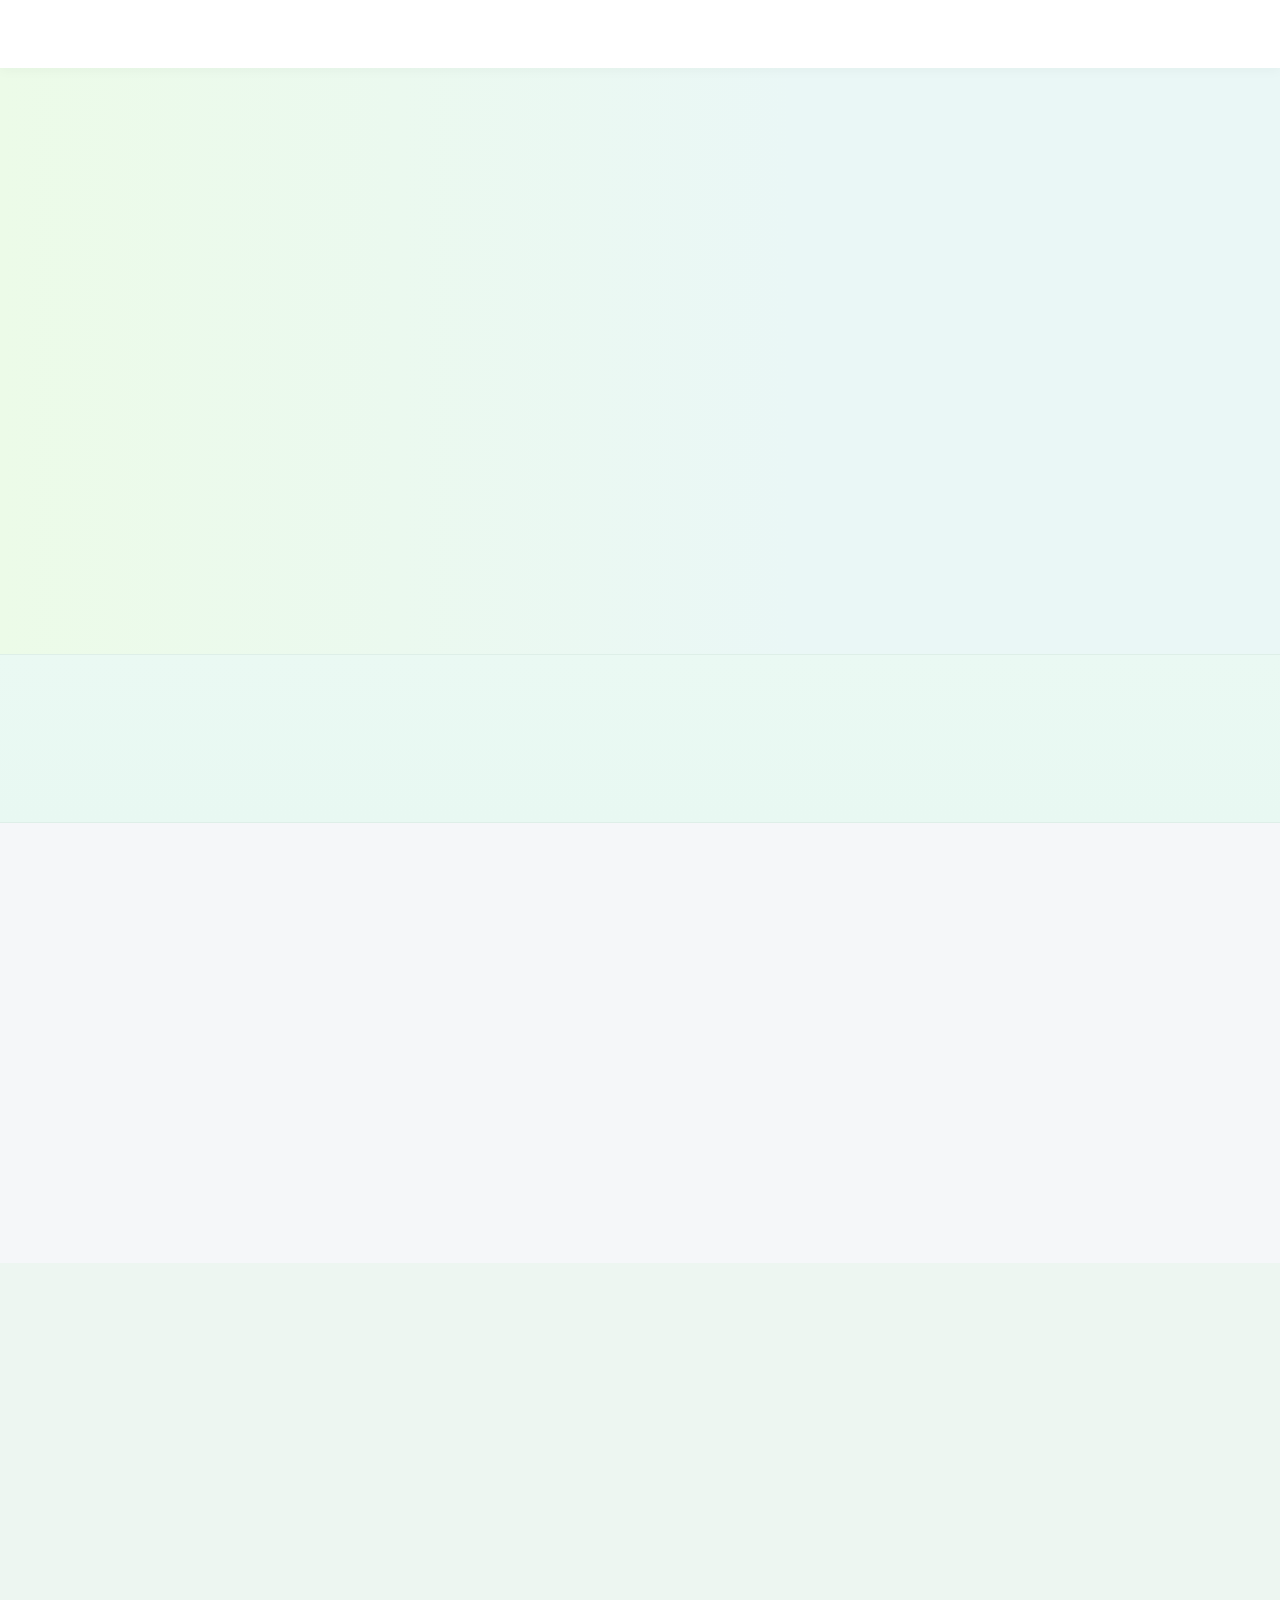
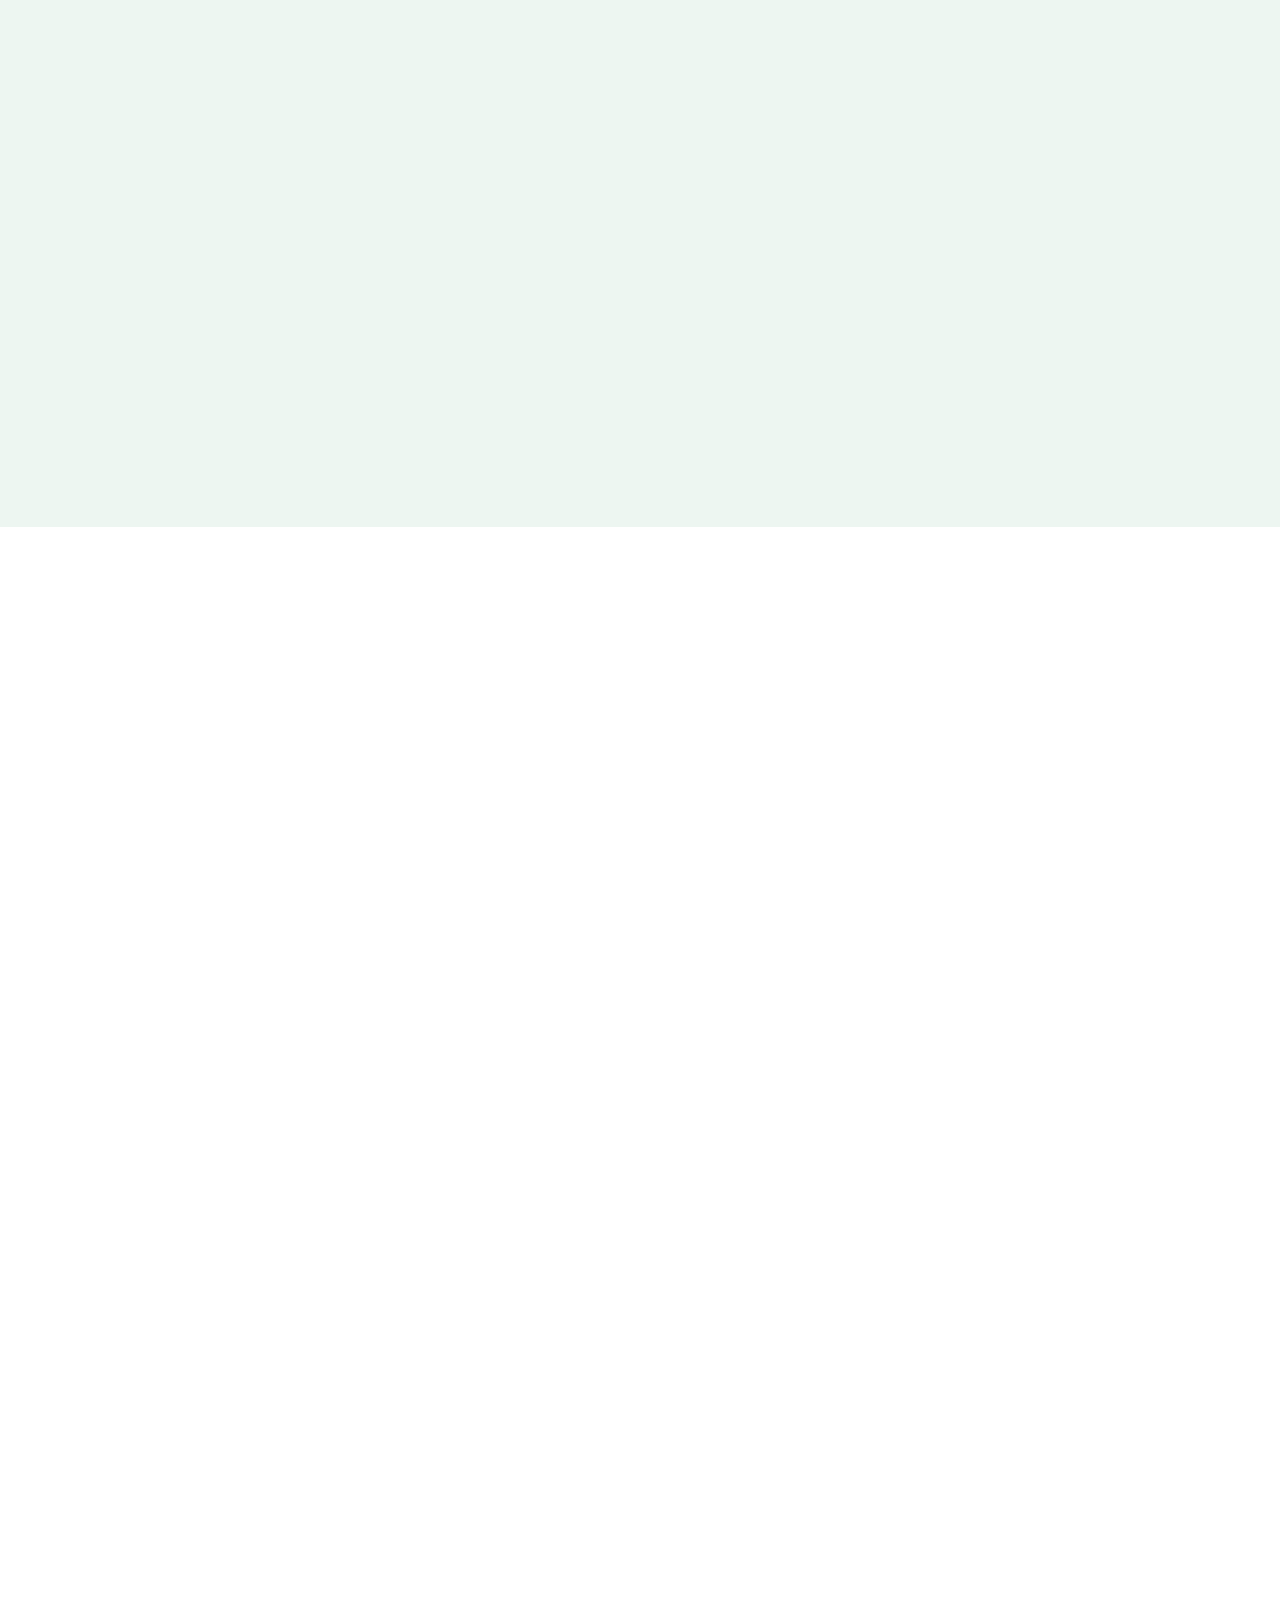
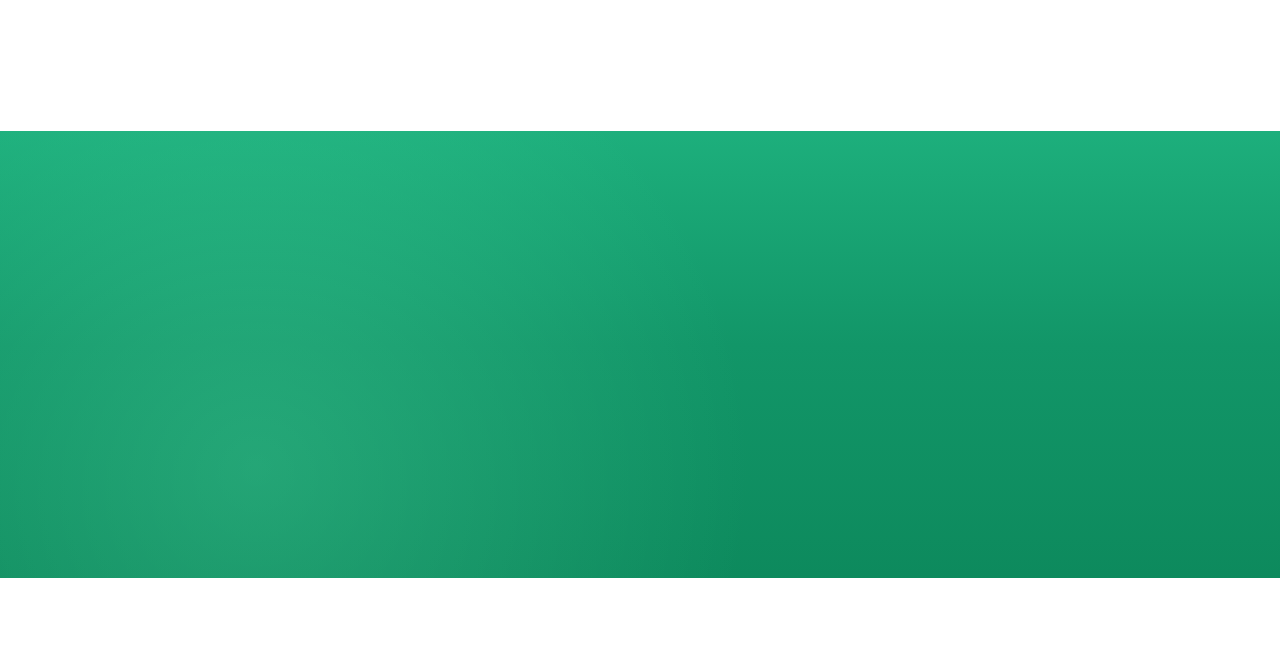
==== Extra Templete/www.insurance4life.in/Insurance-Web-Demo/index.html @ 1c898c5f "Assienment Done" ====
﻿
<!DOCTYPE html>
<html lang="en">

<head>
    <meta charset="UTF-8" />
    <meta name="viewport" content="width=device-width, initial-scale=1.0" />
    <title>Insurance4Life | Web Demo</title>
    <link rel="preconnect" href="https://fonts.googleapis.com" />
    <link rel="preconnect" href="https://fonts.gstatic.com" crossorigin />
    <link href="https://fonts.googleapis.com/css2?family=Poppins:wght@400;500;600;700;800&display=swap"
        rel="stylesheet" />
    <link href="https://cdn.jsdelivr.net/npm/bootstrap@5.3.3/dist/css/bootstrap.min.css" rel="stylesheet" />
    <link href="https://cdn.jsdelivr.net/npm/bootstrap-icons@1.11.3/font/bootstrap-icons.css" rel="stylesheet" />
    <link href="https://unpkg.com/aos@2.3.1/dist/aos.css" rel="stylesheet" />
    <link href="https://cdn.jsdelivr.net/npm/aos@2.3.4/dist/aos.css" rel="stylesheet" />
    <link rel="stylesheet" href="https://www.insurance4life.in/assets/css/flaticon.css" />
    <link rel="stylesheet" href="./assets/css/style.css" />
</head>

<body>
    <!-- Header -->
    <header class="site-header sticky-top">
        <nav class="navbar navbar-light bg-white">
            <div class="container">
                <a class="navbar-brand p-0 me-xl-4" href="#" data-aos="fade-down" data-aos-duration="800">
                    <img class="brand-logo" src="https://www.insurance4life.in/assets/images/sg-shrigoda-logo.svg"
                        alt="Insurance4Life" />
                </a>

                <div class="d-none d-xl-flex align-items-center flex-grow-1">
                    <ul class="d-flex flex-row navbar-nav mx-auto align-items-xl-center gap-xl-1 main-nav">
                        <li class="nav-item has-submenu menu-products" data-aos="fade-down" data-aos-delay="100">
                            <div class="menu-link-row">
                                <a class="nav-link" href="#">Insurance Products</a>
                                <button class="submenu-toggle d-xl-none" type="button"
                                    aria-label="Toggle insurance products submenu">
                                    <i class="bi bi-chevron-down"></i>
                                </button>
                            </div>
                            <ul class="submenu">
                                <li class="has-submenu">
                                    <div class="menu-link-row">
                                        <a href="#">Health Insurance</a>
                                        <span class="submenu-arrow d-none d-xl-inline-flex"><i class="bi bi-chevron-right"></i></span>
                                        <button class="submenu-toggle d-xl-none" type="button"
                                            aria-label="Toggle health insurance submenu">
                                            <i class="bi bi-chevron-down"></i>
                                        </button>
                                    </div>
                                    <ul class="submenu">
                                        <li><a href="#">New Policy</a></li>
                                        <li><a href="#">Portability</a></li>
                                        <li><a href="#">Top-up</a></li>
                                        <li><a href="#">Health Insurance Companies</a></li>
                                        <!-- <li><a href="#">Care Health Insurance</a></li>
                                        <li><a href="#">Godigit Health Insurance</a></li>
                                        <li><a href="#">Zuno Health Insurance</a></li>
                                        <li><a href="#">Future Generali</a></li>
                                        <li><a href="#">Raheja QBE</a></li> -->
                                    </ul>
                                </li>
                                <li class="has-submenu">
                                    <div class="menu-link-row">
                                        <a href="#">Motor Insurance</a>
                                        <span class="submenu-arrow d-none d-xl-inline-flex"><i class="bi bi-chevron-right"></i></span>
                                        <button class="submenu-toggle d-xl-none" type="button" aria-label="Toggle motor submenu">
                                            <i class="bi bi-chevron-down"></i>
                                        </button>
                                    </div>
                                    <ul class="submenu">
                                        <li><a href="#">Bike</a></li>
                                        <li><a href="#">Car</a></li>
                                        <li><a href="#">Goods Vehicle (GCV)</a></li>
                                        <li><a href="#">Passenger Vehicle (PCV)</a></li>
                                        <li><a href="#">Misc-D Vehicle</a></li>
                                    </ul>
                                </li>
                                <li class="has-submenu">
                                    <div class="menu-link-row">
                                        <a href="#">Life Insurance</a>
                                        <span class="submenu-arrow d-none d-xl-inline-flex"><i class="bi bi-chevron-right"></i></span>
                                        <button class="submenu-toggle d-xl-none" type="button" aria-label="Toggle life submenu">
                                            <i class="bi bi-chevron-down"></i>
                                        </button>
                                    </div>
                                    <ul class="submenu">
                                        <li><a href="#">Life</a></li>
                                        <li><a href="#">Term Life</a></li>
                                        <li><a href="#">Investment Life</a></li>
                                        <li><a href="#">Child Education Plan</a></li>
                                    </ul>
                                </li>
                                <li class="has-submenu">
                                    <div class="menu-link-row">
                                        <a href="#">Business Insurance</a>
                                        <span class="submenu-arrow d-none d-xl-inline-flex"><i class="bi bi-chevron-right"></i></span>
                                        <button class="submenu-toggle d-xl-none" type="button" aria-label="Toggle business submenu">
                                            <i class="bi bi-chevron-down"></i>
                                        </button>
                                    </div>
                                    <ul class="submenu">
                                        <li><a href="#">Fire & Burglary</a></li>
                                        <li><a href="#">Marine</a></li>
                                        <li><a href="#">Liability</a></li>
                                        <li><a href="#">Engineering</a></li>
                                        <li><a href="#">Workman</a></li>
                                        <li><a href="#">Cyber</a></li>
                                    </ul>
                                </li>
                                <li class="has-submenu">
                                    <div class="menu-link-row">
                                        <a href="#">Employee Benefits</a>
                                        <span class="submenu-arrow d-none d-xl-inline-flex"><i class="bi bi-chevron-right"></i></span>
                                        <button class="submenu-toggle d-xl-none" type="button" aria-label="Toggle employee submenu">
                                            <i class="bi bi-chevron-down"></i>
                                        </button>
                                    </div>
                                    <ul class="submenu">
                                        <li><a href="#">Group Mediclaim</a></li>
                                        <li><a href="#">Group Personal Accident</a></li>
                                        <li><a href="#">Group Term Life</a></li>
                                    </ul>
                                </li>
                                <li class="has-submenu">
                                    <div class="menu-link-row">
                                        <a href="#">Other Insurance</a>
                                        <span class="submenu-arrow d-none d-xl-inline-flex"><i class="bi bi-chevron-right"></i></span>
                                        <button class="submenu-toggle d-xl-none" type="button" aria-label="Toggle other insurance submenu">
                                            <i class="bi bi-chevron-down"></i>
                                        </button>
                                    </div>
                                    <ul class="submenu">
                                        <li><a href="#">Home</a></li>
                                        <li><a href="#">Travel</a></li>
                                        <li><a href="#">Overseas Student Travel</a></li>
                                        <li><a href="#">Rural</a></li>
                                        <li><a href="#">Crop</a></li>
                                        <li><a href="#">Pet</a></li>
                                        <li><a href="#">Miscellaneous</a></li>
                                        <li><a href="#">Weather</a></li>
                                        <li><a href="#">Mosquito Bites</a></li>
                                    </ul>
                                </li>
                            </ul>
                        </li>
                        <li class="nav-item" data-aos="fade-down" data-aos-delay="150"><a class="nav-link" href="#">Claims</a></li>
                        <li class="nav-item" data-aos="fade-down" data-aos-delay="200"><a class="nav-link" href="#">Renewals</a></li>
                        <li class="nav-item" data-aos="fade-down" data-aos-delay="250"><a class="nav-link" href="#">Contact</a></li>
                    </ul>

                    <div class="d-xl-flex align-items-center ms-xl-3 header-right" data-aos="fade-left" data-aos-delay="250">
                        <div class="help-block d-none d-md-block">
                            <span class="d-block">Happy to help you</span>
                            <a href="tel:18005723234">1800 572 3234</a>
                        </div>
                        <a class="btn btn-brand btn-sm mt-2 mt-xl-0 ms-xl-3" href="#">Login</a>
                    </div>
                </div>

                <div class="d-flex d-xl-none align-items-center ms-auto mobile-header-actions">
                    <a class="btn btn-brand btn-sm me-3" href="#">Login</a>
                    <button class="mobile-menu-btn" type="button" data-bs-toggle="offcanvas"
                        data-bs-target="#mobileMenuCanvas" aria-controls="mobileMenuCanvas" aria-label="Open mobile menu">
                        <span></span><span></span><span></span>
                    </button>
                </div>
            </div>
        </nav>

        <div class="offcanvas offcanvas-end mobile-menu-offcanvas" tabindex="-1" id="mobileMenuCanvas"
            aria-labelledby="mobileMenuCanvasLabel">
            <div class="offcanvas-header">
                <button type="button" class="btn-close btn-close-white shadow-none" data-bs-dismiss="offcanvas"
                    aria-label="Close"></button>
            </div>
            <div class="offcanvas-body">
                <div class="mobile-menu-links">
                    <button class="mobile-products-btn" type="button" data-bs-toggle="collapse"
                        data-bs-target="#mobileProductsCollapse" aria-expanded="false"
                        aria-controls="mobileProductsCollapse">
                        <span>Insurance Products</span>
                        <span class="mobile-arrow-box"><i class="bi bi-chevron-left"></i></span>
                    </button>
                    <div class="collapse" id="mobileProductsCollapse">
                        <ul class="mobile-submenu">
                            <li>
                                <button class="mobile-category-btn" type="button" data-bs-toggle="collapse"
                                    data-bs-target="#mobileHealthSubmenu" aria-expanded="false"
                                    aria-controls="mobileHealthSubmenu">
                                    <span>Health Insurance</span>
                                    <span class="mobile-arrow-box"><i class="bi bi-chevron-down"></i></span>
                                </button>
                                <ul class="collapse mobile-category-links" id="mobileHealthSubmenu">
                                    <li><a href="#">New Policy</a></li>
                                    <li><a href="#">Portability</a></li>
                                    <li><a href="#">Top-up</a></li>
                                </ul>
                            </li>
                            <li>
                                <button class="mobile-category-btn" type="button" data-bs-toggle="collapse"
                                    data-bs-target="#mobileMotorSubmenu" aria-expanded="false"
                                    aria-controls="mobileMotorSubmenu">
                                    <span>Motor Insurance</span>
                                    <span class="mobile-arrow-box"><i class="bi bi-chevron-down"></i></span>
                                </button>
                                <ul class="collapse mobile-category-links" id="mobileMotorSubmenu">
                                    <li><a href="#">Bike</a></li>
                                    <li><a href="#">Car</a></li>
                                </ul>
                            </li>
                            <li>
                                <button class="mobile-category-btn" type="button" data-bs-toggle="collapse"
                                    data-bs-target="#mobileLifeSubmenu" aria-expanded="false"
                                    aria-controls="mobileLifeSubmenu">
                                    <span>Life Insurance</span>
                                    <span class="mobile-arrow-box"><i class="bi bi-chevron-down"></i></span>
                                </button>
                                <ul class="collapse mobile-category-links" id="mobileLifeSubmenu">
                                    <li><a href="#">Life</a></li>
                                    <li><a href="#">Term Life</a></li>
                                </ul>
                            </li>
                            <li>
                                <button class="mobile-category-btn" type="button" data-bs-toggle="collapse"
                                    data-bs-target="#mobileBusinessSubmenu" aria-expanded="false"
                                    aria-controls="mobileBusinessSubmenu">
                                    <span>Business Insurance</span>
                                    <span class="mobile-arrow-box"><i class="bi bi-chevron-down"></i></span>
                                </button>
                                <ul class="collapse mobile-category-links" id="mobileBusinessSubmenu">
                                    <li><a href="#">Fire & Burglary</a></li>
                                    <li><a href="#">Marine</a></li>
                                </ul>
                            </li>
                            <li>
                                <button class="mobile-category-btn" type="button" data-bs-toggle="collapse"
                                    data-bs-target="#mobileEmployeeSubmenu" aria-expanded="false"
                                    aria-controls="mobileEmployeeSubmenu">
                                    <span>Employee Benefits</span>
                                    <span class="mobile-arrow-box"><i class="bi bi-chevron-down"></i></span>
                                </button>
                                <ul class="collapse mobile-category-links" id="mobileEmployeeSubmenu">
                                    <li><a href="#">Group Mediclaim</a></li>
                                    <li><a href="#">Group Term Life</a></li>
                                </ul>
                            </li>
                            <li>
                                <button class="mobile-category-btn" type="button" data-bs-toggle="collapse"
                                    data-bs-target="#mobileOtherSubmenu" aria-expanded="false"
                                    aria-controls="mobileOtherSubmenu">
                                    <span>Other Insurance</span>
                                    <span class="mobile-arrow-box"><i class="bi bi-chevron-down"></i></span>
                                </button>
                                <ul class="collapse mobile-category-links" id="mobileOtherSubmenu">
                                    <li><a href="#">Home</a></li>
                                    <li><a href="#">Travel</a></li>
                                </ul>
                            </li>
                        </ul>
                    </div>
                    <a href="#">Claims</a>
                    <a href="#">Renewals</a>
                    <a href="#">Contact</a>
                </div>

                <div class="mobile-contact">
                    <h3>Contact Info</h3>
                    <p>1/1A, Biplabi Anukul Chandra Street, 3F/1, Kolkata - 700072</p>
                    <a href="tel:18005723234">1800 572 3234</a>
                    <a href="mailto:info@insurance4life.in">info@insurance4life.in</a>
                    <div class="mobile-socials">
                        <a href="#" aria-label="Facebook"><i class="bi bi-facebook"></i></a>
                        <a href="#" aria-label="LinkedIn"><i class="bi bi-linkedin"></i></a>
                    </div>
                </div>
            </div>
        </div>
    </header>

    <main>
        <!-- Hero -->
        <section class="hero-section section-space">
            <div class="container">
                <div class="row align-items-start g-4 g-xl-3">
                    <div class="col-lg-6 hero-content-col">
                        <h1 class="hero-title" data-aos="fade-up" data-aos-duration="900">
                            <span>Ensure Everything,</span> Worry Nothing
                        </h1>
                        <p class="hero-subtitle mb-4" data-aos="fade-up" data-aos-delay="120" data-aos-duration="900">
                            As leading insurance brokers, our unwavering commitment is to deliver unparalleled service
                            and
                            expertise, ensuring comprehensive protection and peace of mind for our valued clients.
                        </p>

                        <!-- Quick Insurance Categories -->
                        <div class="row row-cols-3 row-cols-sm-4 g-2 g-sm-3 quick-cards-grid">
                            <div class="col" data-aos="zoom-in" data-aos-delay="120">
                                <a class="quick-card" href="#">
                                    <img src="https://www.insurance4life.in/assets/images/new-icons/Health_Insurance.png"
                                        alt="Health Insurance" />
                                    <span>Health</span>
                                </a>
                            </div>
                            <div class="col" data-aos="zoom-in" data-aos-delay="170">
                                <a class="quick-card" href="#">
                                    <img src="https://www.insurance4life.in/assets/images/new-icons/Car_Insurance.png"
                                        alt="Car Insurance" />
                                    <span>Car</span>
                                </a>
                            </div>
                            <div class="col" data-aos="zoom-in" data-aos-delay="220">
                                <a class="quick-card" href="#">
                                    <img src="https://www.insurance4life.in/assets/images/new-icons/Motorcycle_Insurance.png"
                                        alt="Bike Insurance" />
                                    <span>Bike</span>
                                </a>
                            </div>
                            <div class="col" data-aos="zoom-in" data-aos-delay="270">
                                <a class="quick-card" href="#">
                                    <img src="https://www.insurance4life.in/assets/images/new-icons/life_Insurance.png"
                                        alt="Life Insurance" />
                                    <span>Life</span>
                                </a>
                            </div>
                            <div class="col d-sm-none" data-aos="zoom-in" data-aos-delay="320">
                                <a class="quick-card quick-card-viewall" href="#">
                                    <img src="https://www.insurance4life.in/assets/images/revised-images/next.png"
                                        alt="View all products" />
                                    <span>View all</span>
                                </a>
                            </div>
                        </div>

                        <button class="btn btn-soft-brand mt-3 px-3" type="button" data-aos="fade-up" data-aos-delay="320">More Products &raquo;</button>
                    </div>
                    <div class="col-lg-6 hero-media-col">
                        <div class="hero-image-wrap" data-aos="fade-left" data-aos-duration="1000">
                            <div class="hero-spark" aria-hidden="true">
                                <i class="bi bi-sun-fill"></i>
                            </div>
                            <img class="img-fluid"
                                src="https://www.insurance4life.in/assets/images/revised-images/Insurance-landing-page-image.png"
                                alt="Insurance agent" />
                            <div class="experience-badge" data-aos="zoom-in" data-aos-delay="220">
                                <img src="https://www.insurance4life.in/assets/images/revised-images/badge.png"
                                    alt="Experience badge" />
                                <span>61 Years of Experience</span>
                            </div>
                        </div>
                    </div>
                </div>
            </div>
        </section>

        <!-- Stats -->
        <section class="stats-section py-4">
            <div class="container">
                <h2 class="section-heading text-center" data-aos="fade-up">Loved and Appreciated by Thousands</h2>
                <div class="row row-cols-2 row-cols-lg-5 g-2 g-lg-3 mt-2 stats-row">
                    <div class="col" data-aos="fade-up" data-aos-delay="50">
                        <div class="metric-card">
                            <img src="https://www.insurance4life.in/assets/images/icons/happy.svg" alt="Happy faces" />
                            <h3>11.5 Lakh+</h3>
                            <p>Happy Faces</p>
                        </div>
                    </div>
                    <div class="col" data-aos="fade-up" data-aos-delay="100">
                        <div class="metric-card">
                            <img src="https://www.insurance4life.in/assets/images/icons/handshake.svg"
                                alt="Companies insured" />
                            <h3>930+</h3>
                            <p>Companies Insured</p>
                        </div>
                    </div>
                    <div class="col" data-aos="fade-up" data-aos-delay="150">
                        <div class="metric-card">
                            <img src="https://www.insurance4life.in/assets/images/icons/writing-pad.svg"
                                alt="Insurance products" />
                            <h3>250+</h3>
                            <p>Insurance Product</p>
                        </div>
                    </div>
                    <div class="col" data-aos="fade-up" data-aos-delay="200">
                        <div class="metric-card">
                            <img src="https://www.insurance4life.in/assets/images/icons/claim-ratio.svg"
                                alt="Claims served" />
                            <h3>5.5 Lakh+</h3>
                            <p>Claims Served</p>
                        </div>
                    </div>
                    <div class="col metric-google" data-aos="fade-up" data-aos-delay="250">
                        <div class="metric-card">
                            <img src="https://www.insurance4life.in/assets/images/icons/google.svg"
                                alt="Google rating" />
                            <h3>4.9</h3>
                            <p>Rated on Google</p>
                        </div>
                    </div>
                </div>
            </div>
        </section>

        <!-- Top Products -->
        <section class="section-space pt-4 top-products-section">
            <div class="container">
                <div class="text-center mb-3 mb-md-4">
                    <p class="section-tag ui-tag-brand mb-2" data-aos="fade-up">Top Selling Health Insurance</p>
                    <h2 class="section-heading ui-heading-navy" data-aos="fade-up" data-aos-delay="100">Starting From Rs. 5/day<sup>*</sup></h2>
                </div>

                <div class="top-products-slider-wrap" id="topProductsSliderWrap" data-aos="fade-up" data-aos-delay="150">
                    <div class="top-products-slider-track" id="topProductsSliderTrack">
                        <div class="top-products-slider-card">
                            <article class="product-card">
                                        <p class="price-ribbon">Rs.21/day*</p>
                                        <img class="company-logo" src="https://insurance4life.s3.ap-south-1.amazonaws.com/ic-logos/general-insurance-companies/care-health.jpg" alt="Care Health Insurance" />
                                        <h3>Care Supreme</h3>
                                        <ul class="feature-list">
                                            <li>Coverage: Upto Rs. 1 Crore</li>
                                            <li>24800+ Network Hospitals</li>
                                        </ul>
                                        <a class="btn btn-brand w-100 btn-sm" href="#">View More</a>
                                    </article>
                        </div>
                        <div class="top-products-slider-card">
                            <article class="product-card">
                                        <p class="price-ribbon">Rs.16/day*</p>
                                        <img class="company-logo" src="https://insurance4life.s3.ap-south-1.amazonaws.com/ic-logos/life-insurance-companies/future-generali.png" alt="Future Generali" />
                                        <h3>Health Total - Vital Plan</h3>
                                        <ul class="feature-list">
                                            <li>Coverage: Upto Rs. 10 Lacs</li>
                                            <li>8000+ Network Hospitals</li>
                                        </ul>
                                        <a class="btn btn-brand w-100 btn-sm" href="#">View More</a>
                                    </article>
                        </div>
                        <div class="top-products-slider-card">
                            <article class="product-card">
                                        <p class="price-ribbon">Rs.17/day*</p>
                                        <img class="company-logo" src="https://insurance4life.s3.ap-south-1.amazonaws.com/ic-logos/general-insurance-companies/Zuno.jpg" alt="Zuno" />
                                        <h3>Gold Plan</h3>
                                        <ul class="feature-list">
                                            <li>Coverage: Upto Rs. 20 Lacs</li>
                                            <li>10000+ Network Hospitals</li>
                                        </ul>
                                        <a class="btn btn-brand w-100 btn-sm" href="#">View More</a>
                                    </article>
                        </div>
                        <div class="top-products-slider-card">
                            <article class="product-card">
                                        <p class="price-ribbon">Rs.7/day*</p>
                                        <img class="company-logo" src="https://insurance4life.s3.ap-south-1.amazonaws.com/ic-logos/general-insurance-companies/raheja-qbe.jpg" alt="Raheja QBE" />
                                        <h3>Comprehensive Plan</h3>
                                        <ul class="feature-list">
                                            <li>Coverage: Upto Rs. 50 Lacs</li>
                                            <li>5000+ Network Hospitals</li>
                                        </ul>
                                        <a class="btn btn-brand w-100 btn-sm" href="#">View More</a>
                                    </article>
                        </div>
                        <div class="top-products-slider-card">
                            <article class="product-card">
                                        <p class="price-ribbon">Rs.23/day*</p>
                                        <img class="company-logo" src="https://insurance4life.s3.ap-south-1.amazonaws.com/ic-logos/general-insurance-companies/digit.png" alt="Digit" />
                                        <h3>Double Wallet</h3>
                                        <ul class="feature-list">
                                            <li>Coverage: Upto Rs. 1 Crore</li>
                                            <li>16400+ Network Hospitals</li>
                                        </ul>
                                        <a class="btn btn-brand w-100 btn-sm" href="#">View More</a>
                                    </article>
                        </div>
                        <div class="top-products-slider-card">
                            <article class="product-card">
                                        <p class="price-ribbon">Rs.32/day*</p>
                                        <img class="company-logo" src="https://insurance4life.s3.ap-south-1.amazonaws.com/ic-logos/general-insurance-companies/care-health.jpg" alt="Care Health" />
                                        <h3>Care Advantage</h3>
                                        <ul class="feature-list">
                                            <li>Coverage: Upto Rs. 6 Crore</li>
                                            <li>24800+ Network Hospitals</li>
                                        </ul>
                                        <a class="btn btn-brand w-100 btn-sm" href="#">View More</a>
                                    </article>
                        </div>
                        <div class="top-products-slider-card">
                            <article class="product-card">
                                        <p class="price-ribbon">Rs.10/day*</p>
                                        <img class="company-logo" src="https://insurance4life.s3.ap-south-1.amazonaws.com/ic-logos/general-insurance-companies/Zuno.jpg" alt="Zuno" />
                                        <h3>Silver Plan</h3>
                                        <ul class="feature-list">
                                            <li>Coverage: Upto Rs. 5 Lacs</li>
                                            <li>10000+ Network Hospitals</li>
                                        </ul>
                                        <a class="btn btn-brand w-100 btn-sm" href="#">View More</a>
                                    </article>
                        </div>
                        <div class="top-products-slider-card">
                            <article class="product-card">
                                        <p class="price-ribbon">Rs.6/day*</p>
                                        <img class="company-logo" src="https://insurance4life.s3.ap-south-1.amazonaws.com/ic-logos/general-insurance-companies/raheja-qbe.jpg" alt="Raheja QBE" />
                                        <h3>A La Carte Plan</h3>
                                        <ul class="feature-list">
                                            <li>Coverage: Upto Rs. 50 Lacs</li>
                                            <li>5000+ Network Hospitals</li>
                                        </ul>
                                        <a class="btn btn-brand w-100 btn-sm" href="#">View More</a>
                                    </article>
                        </div>
                        <div class="top-products-slider-card">
                            <article class="product-card">
                                        <p class="price-ribbon">Rs.25/day*</p>
                                        <img class="company-logo" src="https://insurance4life.s3.ap-south-1.amazonaws.com/ic-logos/general-insurance-companies/digit.png" alt="Digit" />
                                        <h3>Infinity Wallet</h3>
                                        <ul class="feature-list">
                                            <li>Coverage: Upto Rs. 1 Crore</li>
                                            <li>16400+ Network Hospitals</li>
                                        </ul>
                                        <a class="btn btn-brand w-100 btn-sm" href="#">View More</a>
                                    </article>
                        </div>
                        <div class="top-products-slider-card">
                            <article class="product-card">
                                        <p class="price-ribbon">Rs.39/day*</p>
                                        <img class="company-logo" src="https://insurance4life.s3.ap-south-1.amazonaws.com/ic-logos/general-insurance-companies/care-health.jpg" alt="Care Health Insurance" />
                                        <h3>Care Senior</h3>
                                        <ul class="feature-list">
                                            <li>Coverage: Upto Rs. 10 Lacs</li>
                                            <li>24800+ Network Hospitals</li>
                                        </ul>
                                        <a class="btn btn-brand w-100 btn-sm" href="#">View More</a>
                                    </article>
                        </div>
                        <div class="top-products-slider-card">
                            <article class="product-card">
                                        <p class="price-ribbon">Rs.39/day*</p>
                                        <img class="company-logo" src="https://insurance4life.s3.ap-south-1.amazonaws.com/ic-logos/general-insurance-companies/Zuno.jpg" alt="Zuno" />
                                        <h3>Platinum Plan</h3>
                                        <ul class="feature-list">
                                            <li>Coverage: Upto Rs. 1 Crore</li>
                                            <li>10000+ Network Hospitals</li>
                                        </ul>
                                        <a class="btn btn-brand w-100 btn-sm" href="#">View More</a>
                                    </article>
                        </div>
                        <div class="top-products-slider-card">
                            <article class="product-card">
                                        <p class="price-ribbon">Rs.5/day*</p>
                                        <img class="company-logo" src="https://insurance4life.s3.ap-south-1.amazonaws.com/ic-logos/general-insurance-companies/raheja-qbe.jpg" alt="Raheja QBE" />
                                        <h3>Basic Plan</h3>
                                        <ul class="feature-list">
                                            <li>Coverage: Upto Rs. 50 Lacs</li>
                                            <li>5000+ Network Hospitals</li>
                                        </ul>
                                        <a class="btn btn-brand w-100 btn-sm" href="#">View More</a>
                                    </article>
                        </div>
                        <div class="top-products-slider-card">
                            <article class="product-card">
                                        <p class="price-ribbon">Rs.28/day*</p>
                                        <img class="company-logo" src="https://insurance4life.s3.ap-south-1.amazonaws.com/ic-logos/general-insurance-companies/digit.png" alt="Digit" />
                                        <h3>Worldwide Treatment</h3>
                                        <ul class="feature-list">
                                            <li>Coverage: Upto Rs. 1 Crore</li>
                                            <li>16400+ Network Hospitals</li>
                                        </ul>
                                        <a class="btn btn-brand w-100 btn-sm" href="#">View More</a>
                                    </article>
                        </div>
                        <div class="top-products-slider-card">
                            <article class="product-card">
                                        <p class="price-ribbon">Rs.4/day*</p>
                                        <img class="company-logo" src="https://insurance4life.s3.ap-south-1.amazonaws.com/ic-logos/general-insurance-companies/raheja-qbe.jpg" alt="Raheja QBE" />
                                        <h3>Super Saver Plan</h3>
                                        <ul class="feature-list">
                                            <li>Coverage: Upto Rs. 50 Lacs</li>
                                            <li>5000+ Network Hospitals</li>
                                        </ul>
                                        <a class="btn btn-brand w-100 btn-sm" href="#">View More</a>
                                    </article>
                        </div>
                        <div class="top-products-slider-card">
                            <article class="product-card">
                                        <p class="price-ribbon">Rs.28/day*</p>
                                        <img class="company-logo" src="https://insurance4life.s3.ap-south-1.amazonaws.com/ic-logos/general-insurance-companies/care-health.jpg" alt="Care Health Insurance" />
                                        <h3>Care Classic</h3>
                                        <ul class="feature-list">
                                            <li>Coverage: Upto Rs. 15 Lacs</li>
                                            <li>24800+ Network Hospitals</li>
                                        </ul>
                                        <a class="btn btn-brand w-100 btn-sm" href="#">View More</a>
                                    </article>
                        </div>
                        <div class="top-products-slider-card">
                            <article class="product-card">
                                        <p class="price-ribbon">Rs.6/day*</p>
                                        <img class="company-logo" src="https://insurance4life.s3.ap-south-1.amazonaws.com/ic-logos/general-insurance-companies/raheja-qbe.jpg" alt="Raheja QBE" />
                                        <h3>Arogya Sanjeevani</h3>
                                        <ul class="feature-list">
                                            <li>Coverage: Upto Rs. 5 Lacs</li>
                                            <li>5000+ Network Hospitals</li>
                                        </ul>
                                        <a class="btn btn-brand w-100 btn-sm" href="#">View More</a>
                                    </article>
                        </div>
                    </div>
                </div>
            </div>
        </section>
        <!-- Why Choose Us -->
        <section class="choose-section section-space">
            <div class="container">
                <div class="row g-4 g-lg-3 align-items-center">
                    <div class="col-lg-7 choose-content-col">
                        <p class="section-tag ui-tag-brand ui-tag-compact mb-2" data-aos="fade-up">Why Choose Us</p>
                        <h2 class="section-heading ui-heading-navy mb-3" data-aos="fade-up" data-aos-delay="100">Your Peace of Mind, Our Priority</h2>
                        <p class="text-muted" data-aos="fade-up" data-aos-delay="150">
                            We provide unparalleled service and expertise, backed by years of industry experience. Our
                            commitment
                            is to simplify the complexities of insurance coverage, ensuring you receive the best
                            solutions tailored
                            to your unique needs.
                        </p>
                        <div class="row row-cols-1 row-cols-sm-2 g-2 g-md-3 mt-2 choose-features-grid">
                            <div class="col" data-aos="fade-up" data-aos-delay="150">
                                <div class="mini-feature">
                                    <img src="https://www.insurance4life.in/assets/images/icons/custom.png"
                                        alt="Personalized Services" />
                                    <span>Personalized Services & Experience</span>
                                </div>
                            </div>
                            <div class="col" data-aos="fade-up" data-aos-delay="200">
                                <div class="mini-feature">
                                    <img src="https://www.insurance4life.in/assets/images/icons/customer-heart-and-mind.png"
                                        alt="Customers first" />
                                    <span>Customers at our Heart & Mind</span>
                                </div>
                            </div>
                            <div class="col" data-aos="fade-up" data-aos-delay="250">
                                <div class="mini-feature">
                                    <img src="https://www.insurance4life.in/assets/images/icons/support.png"
                                        alt="Free consultation" />
                                    <span>Free Consultations & Advice</span>
                                </div>
                            </div>
                            <div class="col" data-aos="fade-up" data-aos-delay="300">
                                <div class="mini-feature">
                                    <img src="https://www.insurance4life.in/assets/images/icons/fast-claim.png"
                                        alt="Fast claims" />
                                    <span>Fast Claim Settlements</span>
                                </div>
                            </div>
                        </div>
                    </div>
                    <div class="col-lg-5">
                        <div class="choose-media-wrap" data-aos="fade-left" data-aos-duration="1000">
                            <img class="img-fluid choose-main-img"
                                src="https://www.insurance4life.in/assets/images/revised-images/why-choose-us-main.png"
                                alt="Why choose us" />
                            <img class="floating-shield"
                                src="https://www.insurance4life.in/assets/images/icons/fast-claim.png"
                                alt="Shield icon" />
                        </div>
                    </div>
                </div>
            </div>
        </section>

        <!-- Testimonials -->
        <section class="testimonial-section section-space">
            <div class="container">
                <div class="row g-4 align-items-center">
                    <div class="col-lg-6 testimonial-content-col">
                        <p class="section-tag ui-tag-brand ui-tag-tight mb-2" data-aos="fade-up">Happy Faces</p>
                        <h2 class="section-heading ui-heading-navy mb-3" data-aos="fade-up" data-aos-delay="100">Our Happy Customers</h2>
                        <p class="text-muted" data-aos="fade-up" data-aos-delay="150">
                            We take pride in offering exceptional insurance services tailored to meet unique customer
                            needs.
                            Here's what our happy customers say about their experience with us.
                        </p>
                        <p class="fw-semibold mb-3" data-aos="fade-up" data-aos-delay="200">Thousands of unbiased reviews. Trusted by 10 Thousand+ customers.
                        </p>
                        <div class="rating-box" data-aos="zoom-in" data-aos-delay="250">
                            <div class="rating-row">
                                <img src="https://www.insurance4life.in/assets/images/icons/google.svg" alt="Google" />
                                <strong>4.9 / 5</strong>
                                <div class="stars text-warning">
                                    <i class="bi bi-star-fill"></i>
                                    <i class="bi bi-star-fill"></i>
                                    <i class="bi bi-star-fill"></i>
                                    <i class="bi bi-star-fill"></i>
                                    <i class="bi bi-star-half"></i>
                                </div>
                            </div>
                            <a class="btn btn-brand btn-sm mt-2" href="https://shrigoda.com/MW8R" target="_blank"
                                rel="noopener noreferrer">
                                Write A Review
                            </a>
                        </div>
                    </div>

                    <div class="col-lg-6">
                        <!-- This card updates via script.js -->
                        <article class="testimonial-card" id="testimonialCard" data-aos="fade-left" data-aos-duration="900">
                            <div class="quote"><i class="icon-Quote"></i></div>
                            <p class="quote-text mb-3" id="testimonialText"></p>
                            <div class="d-flex align-items-center gap-3">
                                <img class="review-avatar" id="testimonialAvatar"
                                    src="https://www.insurance4life.in/assets/images/resource/customer-review-1.png"
                                    alt="Customer avatar" />
                                <div>
                                    <h3 class="mb-1 fs-6" id="testimonialName"></h3>
                                    <p class="mb-1 small text-muted">~Source - Google Review Rating</p>
                                    <div class="text-warning">
                                        <i class="bi bi-star-fill"></i>
                                        <i class="bi bi-star-fill"></i>
                                        <i class="bi bi-star-fill"></i>
                                        <i class="bi bi-star-fill"></i>
                                        <i class="bi bi-star-fill"></i>
                                    </div>
                                </div>
                            </div>
                        </article>
                    </div>
                </div>
            </div>
        </section>

        <!-- Partners -->
        <section class="section-space pt-0 partners-section-ui">
            <div class="container">
                <div class="text-center mb-4 mb-md-5">
                    <p class="section-tag mb-2" data-aos="fade-up">Our Reliable Insurance Partners</p>
                    <h2 class="section-heading" data-aos="fade-up" data-aos-delay="100">Trusted General & Life Insurance Companies</h2>
                </div>

                <div class="partners-slider-wrap" id="partnersSliderWrap" data-aos="fade-up" data-aos-delay="120">
                    <div class="partners-slider-track" id="partnersSliderTrack">
                        <figure class="partners-logo-card"><img src="https://insurance4life.s3.ap-south-1.amazonaws.com/ic-logos/life-insurance-companies/aditya-birla-life-insurance.jpg" alt="Aditya Birla Sun Life Insurance" /></figure>
                        <figure class="partners-logo-card"><img src="https://insurance4life.s3.ap-south-1.amazonaws.com/ic-logos/life-insurance-companies/Bandhan-Life.jpg" alt="Bandhan Life Insurance" /></figure>
                        <figure class="partners-logo-card"><img src="https://insurance4life.s3.ap-south-1.amazonaws.com/ic-logos/life-insurance-companies/ageas-federal.png" alt="Ageas Federal Life Insurance" /></figure>
                        <figure class="partners-logo-card"><img src="https://insurance4life.s3.ap-south-1.amazonaws.com/ic-logos/life-insurance-companies/aviva.jpg" alt="Aviva Life Insurance" /></figure>
                        <figure class="partners-logo-card"><img src="https://insurance4life.s3.ap-south-1.amazonaws.com/ic-logos/life-insurance-companies/baja-life.jpg" alt="Bajaj Allianz Life Insurance" /></figure>
                        <figure class="partners-logo-card"><img src="https://insurance4life.s3.ap-south-1.amazonaws.com/ic-logos/life-insurance-companies/bharti-axa-logo.jpg" alt="Bharti AXA Life Insurance" /></figure>
                        <figure class="partners-logo-card"><img src="https://insurance4life.s3.ap-south-1.amazonaws.com/ic-logos/life-insurance-companies/edelweiss-life.jpg" alt="Edelweiss Life Insurance" /></figure>
                        <figure class="partners-logo-card"><img src="https://insurance4life.s3.ap-south-1.amazonaws.com/ic-logos/life-insurance-companies/future-generali.png" alt="Future Generali India Insurance" /></figure>
                        <figure class="partners-logo-card"><img src="https://insurance4life.s3.ap-south-1.amazonaws.com/ic-logos/life-insurance-companies/hdfc-life.jpg" alt="HDFC Life Insurance" /></figure>
                        <figure class="partners-logo-card"><img src="https://insurance4life.s3.ap-south-1.amazonaws.com/ic-logos/life-insurance-companies/icici-prudential.jpg" alt="ICICI Prudential Life Insurance" /></figure>
                        <figure class="partners-logo-card"><img src="https://insurance4life.s3.ap-south-1.amazonaws.com/ic-logos/life-insurance-companies/kotak-life.png" alt="Kotak Life Insurance" /></figure>
                        <figure class="partners-logo-card"><img src="https://insurance4life.s3.ap-south-1.amazonaws.com/ic-logos/life-insurance-companies/max-life.jpg" alt="Max Life Insurance" /></figure>
                        <figure class="partners-logo-card"><img src="https://insurance4life.s3.ap-south-1.amazonaws.com/ic-logos/life-insurance-companies/pnb-metlife.jpg" alt="PNB MetLife Insurance" /></figure>
                        <figure class="partners-logo-card"><img src="https://insurance4life.s3.ap-south-1.amazonaws.com/ic-logos/life-insurance-companies/reliance-nippon-life.jpg" alt="Reliance Nippon Life Insurance" /></figure>
                        <figure class="partners-logo-card"><img src="https://insurance4life.s3.ap-south-1.amazonaws.com/ic-logos/life-insurance-companies/sbi-life.jpg" alt="SBI Life Insurance" /></figure>
                        <figure class="partners-logo-card"><img src="https://insurance4life.s3.ap-south-1.amazonaws.com/ic-logos/life-insurance-companies/tata-aia.png" alt="Tata AIA Life Insurance" /></figure>
                        <figure class="partners-logo-card"><img src="https://insurance4life.s3.ap-south-1.amazonaws.com/ic-logos/life-insurance-companies/digit-life-insurance.jpg" alt="Digit Life Insurance" /></figure>
                        <figure class="partners-logo-card"><img src="https://insurance4life.s3.ap-south-1.amazonaws.com/ic-logos/life-insurance-companies/pramerica-life.jpg" alt="Pramerica Life Insurance" /></figure>
                    </div>
                </div>

                <div class="partners-slider-wrap" id="partnersSliderWrapBottom" data-aos="fade-up" data-aos-delay="180">
                    <div class="partners-slider-track" id="partnersSliderTrackBottom">
                        <figure class="partners-logo-card"><img src="https://insurance4life.s3.ap-south-1.amazonaws.com/ic-logos/general-insurance-companies/care-health.jpg" alt="Care health insurance" /></figure>
                        <figure class="partners-logo-card"><img src="https://insurance4life.s3.ap-south-1.amazonaws.com/ic-logos/general-insurance-companies/digit.png" alt="Go Digit General Insurance Limited" /></figure>
                        <figure class="partners-logo-card"><img src="https://insurance4life.s3.ap-south-1.amazonaws.com/ic-logos/general-insurance-companies/raheja-qbe.jpg" alt="Raheja QBE General Insurance" /></figure>
                        <figure class="partners-logo-card"><img src="https://insurance4life.s3.ap-south-1.amazonaws.com/ic-logos/general-insurance-companies/Zuno.jpg" alt="Zuno General Insurance" /></figure>
                        <figure class="partners-logo-card"><img src="https://insurance4life.s3.ap-south-1.amazonaws.com/ic-logos/general-insurance-companies/acko.png" alt="Acko General Insurance" /></figure>
                        <figure class="partners-logo-card"><img src="https://insurance4life.s3.ap-south-1.amazonaws.com/ic-logos/general-insurance-companies/Bajaj.png" alt="Bajaj Allianz General Insurance" /></figure>
                        <figure class="partners-logo-card"><img src="https://insurance4life.s3.ap-south-1.amazonaws.com/ic-logos/general-insurance-companies/ecgc-logo.jpg" alt="ECGC" /></figure>
                        <figure class="partners-logo-card"><img src="https://insurance4life.s3.ap-south-1.amazonaws.com/ic-logos/general-insurance-companies/HDFC-Ergo.jpg" alt="HDFC ERGO General Insurance" /></figure>
                        <figure class="partners-logo-card"><img src="https://insurance4life.s3.ap-south-1.amazonaws.com/ic-logos/general-insurance-companies/icici-lombard.png" alt="ICICI Lombard General Insurance" /></figure>
                        <figure class="partners-logo-card"><img src="https://insurance4life.s3.ap-south-1.amazonaws.com/ic-logos/general-insurance-companies/IFFCO.jpg" alt="IFFCO Tokio General Insurance Company Limited" /></figure>
                        <figure class="partners-logo-card"><img src="https://insurance4life.s3.ap-south-1.amazonaws.com/ic-logos/general-insurance-companies/Kotak.jpg" alt="Kotak General Insurance" /></figure>
                        <figure class="partners-logo-card"><img src="https://insurance4life.s3.ap-south-1.amazonaws.com/ic-logos/general-insurance-companies/manipal-cigna.png" alt="ManipalCigna Health Insurance" /></figure>
                        <figure class="partners-logo-card"><img src="https://insurance4life.s3.ap-south-1.amazonaws.com/ic-logos/general-insurance-companies/National.jpg" alt="National Insurance Company Limited" /></figure>
                        <figure class="partners-logo-card"><img src="https://insurance4life.s3.ap-south-1.amazonaws.com/ic-logos/general-insurance-companies/Navi.jpg" alt="Navi General Insurance Limited" /></figure>
                        <figure class="partners-logo-card"><img src="https://insurance4life.s3.ap-south-1.amazonaws.com/ic-logos/general-insurance-companies/New-India-Assurance.jpg" alt="New India Assurance" /></figure>
                        <figure class="partners-logo-card"><img src="https://insurance4life.s3.ap-south-1.amazonaws.com/ic-logos/general-insurance-companies/Niva-Bupa.jpg" alt="Niva Bupa Health Insurance" /></figure>
                        <figure class="partners-logo-card"><img src="https://insurance4life.s3.ap-south-1.amazonaws.com/ic-logos/general-insurance-companies/oriental-insurance.png" alt="The Oriental Insurance" /></figure>
                        <figure class="partners-logo-card"><img src="https://insurance4life.s3.ap-south-1.amazonaws.com/ic-logos/general-insurance-companies/reliance.png" alt="Reliance General Insurance" /></figure>
                        <figure class="partners-logo-card"><img src="https://insurance4life.s3.ap-south-1.amazonaws.com/ic-logos/general-insurance-companies/royal-sundaram.jpg" alt="Royal Sundaram General Insurance" /></figure>
                        <figure class="partners-logo-card"><img src="https://insurance4life.s3.ap-south-1.amazonaws.com/ic-logos/general-insurance-companies/SBI-General.jpg" alt="SBI General Insurance" /></figure>
                        <figure class="partners-logo-card"><img src="https://insurance4life.s3.ap-south-1.amazonaws.com/ic-logos/general-insurance-companies/Shriram.jpg" alt="Shriram General Insurance" /></figure>
                        <figure class="partners-logo-card"><img src="https://insurance4life.s3.ap-south-1.amazonaws.com/ic-logos/general-insurance-companies/star-health.jpg" alt="Star Health Insurance" /></figure>
                        <figure class="partners-logo-card"><img src="https://insurance4life.s3.ap-south-1.amazonaws.com/ic-logos/general-insurance-companies/tata-aig.jpg" alt="Tata AIG General Insurance" /></figure>
                        <figure class="partners-logo-card"><img src="https://insurance4life.s3.ap-south-1.amazonaws.com/ic-logos/general-insurance-companies/Universal-Sompo.jpg" alt="Universal Sompo General Insurance" /></figure>
                        <figure class="partners-logo-card"><img src="https://insurance4life.s3.ap-south-1.amazonaws.com/ic-logos/general-insurance-companies/Chola-Logo.png" alt="Chola MS Insurance" /></figure>
                        <figure class="partners-logo-card"><img src="https://insurance4life.s3.ap-south-1.amazonaws.com/ic-logos/general-insurance-companies/kshema.jpg" alt="Kshema General Insurance" /></figure>
                    </div>
                </div>
            </div>
        </section>

        <!-- FAQ -->
        <section class="faq-section section-space pt-0">
            <div class="container">
                <div class="text-center mb-3 mb-md-4">
                    <p class="section-tag mb-2" data-aos="fade-up">Know why to choose Shrigoda</p>
                    <h2 class="section-heading" data-aos="fade-up" data-aos-delay="100">Frequently Asked Questions About Insurances</h2>
                </div>

                <div class="accordion faq-accordion mx-auto" id="faqAccordion">
                    <div class="accordion-item" data-aos="fade-up" data-aos-delay="60">
                        <h2 class="accordion-header">
                            <button class="accordion-button" type="button" data-bs-toggle="collapse"
                                data-bs-target="#faqOne" aria-expanded="true" aria-controls="faqOne">
                                What is Shrigoda Insurance Brokers, and how is it different from buying insurance
                                directly from an insurer?
                            </button>
                        </h2>
                        <div id="faqOne" class="accordion-collapse collapse show" data-bs-parent="#faqAccordion">
                            <div class="accordion-body">
                                Shrigoda acts as an intermediary between customers and insurance companies. We compare
                                insurers and
                                recommend the best-fit policy based on your needs and budget.
                            </div>
                        </div>
                    </div>
                    <div class="accordion-item" data-aos="fade-up" data-aos-delay="100">
                        <h2 class="accordion-header">
                            <button class="accordion-button collapsed" type="button" data-bs-toggle="collapse"
                                data-bs-target="#faqTwo" aria-expanded="false" aria-controls="faqTwo">
                                Why should I use Shrigoda Insurance Broker instead of buying directly from an insurance
                                company?
                            </button>
                        </h2>
                        <div id="faqTwo" class="accordion-collapse collapse" data-bs-parent="#faqAccordion">
                            <div class="accordion-body">
                                As a broker we work for you, not for one insurer. You get unbiased advice, policy
                                comparison,
                                claim support, and full lifecycle assistance.
                            </div>
                        </div>
                    </div>
                    <div class="accordion-item" data-aos="fade-up" data-aos-delay="140">
                        <h2 class="accordion-header">
                            <button class="accordion-button collapsed" type="button" data-bs-toggle="collapse"
                                data-bs-target="#faqThree" aria-expanded="false" aria-controls="faqThree">
                                Do I have to pay extra fees for using an insurance broker's services?
                            </button>
                        </h2>
                        <div id="faqThree" class="accordion-collapse collapse" data-bs-parent="#faqAccordion">
                            <div class="accordion-body">
                                Usually no. You pay the same premium; broker compensation is paid by the insurer.
                            </div>
                        </div>
                    </div>
                    <div class="accordion-item" data-aos="fade-up" data-aos-delay="180">
                        <h2 class="accordion-header">
                            <button class="accordion-button collapsed" type="button" data-bs-toggle="collapse"
                                data-bs-target="#faqFour" aria-expanded="false" aria-controls="faqFour">
                                How do I know if I am getting the best deal through an insurance broker?
                            </button>
                        </h2>
                        <div id="faqFour" class="accordion-collapse collapse" data-bs-parent="#faqAccordion">
                            <div class="accordion-body">
                                We evaluate plans across insurers and disclose options clearly so you can choose the
                                most suitable
                                coverage with transparent pricing.
                            </div>
                        </div>
                    </div>
                    <div class="accordion-item" data-aos="fade-up" data-aos-delay="220">
                        <h2 class="accordion-header">
                            <button class="accordion-button collapsed" type="button" data-bs-toggle="collapse"
                                data-bs-target="#faqFive" aria-expanded="false" aria-controls="faqFive">
                                Can you help me if I need to make a claim?
                            </button>
                        </h2>
                        <div id="faqFive" class="accordion-collapse collapse" data-bs-parent="#faqAccordion">
                            <div class="accordion-body">
                                Yes. We help with claim filing, documentation, and coordination so your claim is
                                smoother and
                                faster.
                            </div>
                        </div>
                    </div>
                    <div class="accordion-item" data-aos="fade-up" data-aos-delay="260">
                        <h2 class="accordion-header">
                            <button class="accordion-button collapsed" type="button" data-bs-toggle="collapse"
                                data-bs-target="#faqSix" aria-expanded="false" aria-controls="faqSix">
                                What types of insurance policies can I buy from Shrigoda?
                            </button>
                        </h2>
                        <div id="faqSix" class="accordion-collapse collapse" data-bs-parent="#faqAccordion">
                            <div class="accordion-body">
                                Health, life, motor, travel, home, and multiple business insurance products are
                                available for
                                individuals and companies.
                            </div>
                        </div>
                    </div>
                    <div class="accordion-item" data-aos="fade-up" data-aos-delay="300">
                        <h2 class="accordion-header">
                            <button class="accordion-button collapsed" type="button" data-bs-toggle="collapse"
                                data-bs-target="#faqSeven" aria-expanded="false" aria-controls="faqSeven">
                                How do I get started with purchasing insurance through your brokerage?
                            </button>
                        </h2>
                        <div id="faqSeven" class="accordion-collapse collapse" data-bs-parent="#faqAccordion">
                            <div class="accordion-body">
                                Share basic details online or connect with our advisors. We compare plans, guide KYC,
                                and help you
                                complete the policy quickly.
                            </div>
                        </div>
                    </div>
                    <div class="accordion-item" data-aos="fade-up" data-aos-delay="340">
                        <h2 class="accordion-header">
                            <button class="accordion-button collapsed" type="button" data-bs-toggle="collapse"
                                data-bs-target="#faqEight" aria-expanded="false" aria-controls="faqEight">
                                What if I have additional questions after purchasing a policy?
                            </button>
                        </h2>
                        <div id="faqEight" class="accordion-collapse collapse" data-bs-parent="#faqAccordion">
                            <div class="accordion-body">
                                Our support continues even after purchase. You can contact us for service requests,
                                policy updates,
                                and claim-related help anytime.
                            </div>
                        </div>
                    </div>
                </div>
            </div>

            <!-- Decorative strip used in original design -->
            <div class="faq-art" data-aos="zoom-in-up" data-aos-delay="120">
                <img src="https://www.insurance4life.in/assets/images/revised-images/faq-bg.svg" alt="FAQ background" />
                <p class="faq-thought thought-a" id="thought1"></p>
                <p class="faq-thought thought-b" id="thought2"></p>
                <p class="faq-thought thought-c" id="thought3"></p>
            </div>
        </section>
    </main>

    <!-- Footer -->
    <footer class="site-footer footer-ui-v2">
        <div class="container">
            <div class="footer-head d-flex flex-wrap justify-content-between align-items-center" data-aos="fade-up">
                <img class="footer-logo" src="https://www.insurance4life.in/assets/images/sg-shrigoda-logo-white.svg"
                    alt="Insurance4Life logo" />
                <div class="footer-social-row">
                    <a class="footer-social-btn" href="https://www.facebook.com/shrigodainsurance" target="_blank"
                        rel="noopener noreferrer" aria-label="Facebook"><i class="bi bi-facebook"></i></a>
                    <a class="footer-social-btn" href="https://www.linkedin.com/company/insurance4life/" target="_blank"
                        rel="noopener noreferrer" aria-label="LinkedIn"><i class="bi bi-linkedin"></i></a>
                    <a href="https://irdai.gov.in/" target="_blank" rel="noopener noreferrer">
                        <img class="irdai-logo" src="https://www.insurance4life.in/assets/images/irda-logo.png"
                            alt="IRDAI logo" />
                    </a>
                </div>
            </div>

            <div class="row row-cols-2 row-cols-lg-3 row-cols-xl-6 footer-categories">
                <div class="col" data-aos="fade-up" data-aos-delay="50">
                    <h3>Health Insurance</h3>
                    <a href="#">New Policy</a>
                    <a href="#">Portability</a>
                    <a href="#">Top-up</a>
                    <a href="#">Insurance Companies</a>
                </div>
                <div class="col" data-aos="fade-up" data-aos-delay="90">
                    <h3>Motor Insurance</h3>
                    <a href="#">Car</a>
                    <a href="#">Bike</a>
                    <a href="#">Goods Vehicle</a>
                    <a href="#">Passenger Vehicle</a>
                </div>
                <div class="col" data-aos="fade-up" data-aos-delay="130">
                    <h3>Life Insurance</h3>
                    <a href="#">Life</a>
                    <a href="#">Term Life</a>
                    <a href="#">Investment Life</a>
                    <a href="#">Child Education Plan</a>
                </div>
                <div class="col" data-aos="fade-up" data-aos-delay="170">
                    <h3>Employee Benefits</h3>
                    <a href="#">Group Mediclaim</a>
                    <a href="#">Group Personal Accident</a>
                    <a href="#">Group Term Life</a>
                </div>
                <div class="col" data-aos="fade-up" data-aos-delay="210">
                    <h3>Business Insurance</h3>
                    <a href="#">Fire & Burglary</a>
                    <a href="#">Marine</a>
                    <a href="#">Liability</a>
                    <a href="#">Engineering</a>
                </div>
                <div class="col" data-aos="fade-up" data-aos-delay="250">
                    <h3>Other Insurance</h3>
                    <a href="#">Home</a>
                    <a href="#">Travel</a>
                    <a href="#">Rural</a>
                    <a href="#">Pet</a>
                </div>
            </div>

            <div class="footer-policy-strip" data-aos="fade-up" data-aos-delay="120">
                <div class="d-flex flex-wrap justify-content-center">
                    <a href="#">About Us</a>
                    <a href="#">ISNP</a>
                    <a href="#">Grievance Redressal</a>
                    <a href="#">Cancellation & Refunds</a>
                    <a href="#">Disclaimer</a>
                    <a href="#">Privacy Policy</a>
                    <a href="#">Terms & Conditions</a>
                    <a href="#">IRDAI License</a>
                </div>
            </div>

            <div class="footer-legal" data-aos="fade-up" data-aos-delay="160">
                <p>
                    Shrigoda Insurance Brokers Limited (aka INSURANCE4LIFE)
                </p>
                <p>
                    Registered Office - 1/1A, Biplabi Anukul Chandra Street, 3F/1, Kolkata - 700072 | Corporate Office
                    - 203, Shivam Square, 4, Sahar Road, Andheri (E), Mumbai - 400069, Maharashtra, India
                </p>
                <p>
                    Toll Free: 1800 572 3234 | Email ID: info@insurance4life.in | CIN: U67110WB2022PLC251176
                </p>
                <p>
                    Shrigoda Insurance Brokers Limited is registered as a Direct Broker | Registration Code No. DB
                    947/22 | Licence No. 830 | Valid till 07/07/2028 | License category - Direct Broker (Life &
                    General)
                </p>
                <p class="legal-disclaimer">
                    Visitors are hereby informed that their information submitted on the website may be shared with
                    insurers. Product information is authentic and solely based on the information received from the
                    insurers.
                </p>
            </div>
            <div class="footer-copy" data-aos="fade-up" data-aos-delay="220">
                (c) 1963-<span id="currentYear">2026</span> Shrigoda Insurance Brokers Limited. All Rights Reserved.
            </div>
        </div>
    </footer>

    <button id="scrollTopBtn" class="scroll-top-btn" type="button" aria-label="Back to top">
        <i class="bi bi-arrow-up"></i>
    </button>

    <script src="https://cdn.jsdelivr.net/npm/bootstrap@5.3.3/dist/js/bootstrap.bundle.min.js"></script>
    <script src="https://unpkg.com/aos@2.3.1/dist/aos.js"></script>
    <!-- <script>
        (function initAOS() {
            function runAOS() {
                if (!window.AOS) return false;
                AOS.init({
                    duration: 900,
                    easing: "ease-in-out",
                    once: false,
                    offset: 80
                });
                AOS.refreshHard();
                return true;
            }

            if (runAOS()) return;

            const fallbackScript = document.createElement("script");
            fallbackScript.src = "https://cdn.jsdelivr.net/npm/aos@2.3.4/dist/aos.js";
            fallbackScript.onload = runAOS;
            document.body.appendChild(fallbackScript);

            window.addEventListener("load", runAOS, { once: true });
        })();
    </script> -->
    <script src="./assets/js/script.js"></script>
</body>

</html>
---- Extra Templete/www.insurance4life.in/Insurance-Web-Demo/assets/css/style.css ----
:root {
    --brand-green: #1ca86a;
    --brand-green-dark: #118053;
    --brand-soft: #eafbf4;
    --brand-border: #d8eee2;
    --page-soft: #f6fffa;
    --text-main: #1a2f24;
    --text-muted: #657b70;
    --card-shadow: 0 8px 24px rgba(23, 86, 56, 0.08);
    --radius-sm: 8px;
    --radius-md: 12px;
}

* {
    box-sizing: border-box;
}

body {
    margin: 0;
    font-family: "Poppins", sans-serif;
    color: var(--text-main);
    background: #fff;
}

a {
    color: inherit;
    text-decoration: none;
}


.section-space {
    padding: 42px 0;
}

.section-tag {
    margin: 0;
    color: #5f8e46;
    font-size: 1rem;
    font-weight: 600;
    letter-spacing: 0.02em;
}

.section-heading {
    margin: 0;
    color: #20382d;
    font-size: 23px;
    font-weight: 600;
    line-height: 1.28;
}

/* Reusable title helpers */
.ui-tag-brand {
    color: #057c38 !important;
}

.ui-heading-navy {
    color: #081f4f !important;
}

.ui-tag-compact {
    margin-bottom: 4px !important;
}

.ui-tag-tight {
    margin-bottom: 2px !important;
}

.btn-brand {
    background: var(--brand-green);
    border: 1px solid var(--brand-green);
    color: #fff;
    border-radius: 8px;
    font-weight: 600;
    font-size: 13px;
    padding: 7px 14px;
}

.btn-brand:hover {
    background: var(--brand-green-dark);
    border-color: var(--brand-green-dark);
    color: #fff;
}

.btn-soft-brand, .btn-soft-brand:hover {
    background: transparent;
    color: #007438;
    border: 1px dashed #007438;
    border-radius: 7px;
    font-size: 13px;
    font-weight: 600;
    padding: 8px 12px;
}

/* Header */
.site-header {
    background: #fff;
    box-shadow: 0 2px 12px rgba(34, 57, 45, 0.04);
    overflow: visible;
    z-index: 1100;
}

.site-header .navbar {
    padding-top: 14px !important;
    padding-bottom: 14px !important;
    overflow: visible;
}

.site-header .container,
.site-header .navbar-collapse {
    overflow: visible;
}

.header-right {
    gap: 12px;
}

.help-block {
    text-align: right;
}

.mobile-header-actions .btn-brand {
    border-radius: 10px;
    font-size: 14px;
    font-weight: 700;
    padding: 8px 16px;
}

.mobile-menu-btn {
    width: 42px;
    height: 42px;
    border: 0;
    background: transparent;
    padding: 0;
    display: inline-flex;
    flex-direction: column;
    align-items: center;
    justify-content: center;
    gap: 5px;
}

.mobile-menu-btn span {
    width: 28px;
    height: 2.5px;
    background: #1f3558;
    border-radius: 4px;
    display: block;
}

.mobile-menu-offcanvas {
    width: min(82vw, 270px) !important;
    background: #2eb183;
    color: #fff;
    border-left: 0;
    border-radius: 8px 0 0 8px;
    top: 6px;
    bottom: 6px;
    right: 0;
    height: auto;
}

.mobile-menu-offcanvas .offcanvas-header {
    border-bottom: 0;
    padding: 12px 14px 10px;
    justify-content: flex-end;
}

.mobile-menu-offcanvas .offcanvas-body {
    padding: 0 0 18px;
    display: flex;
    flex-direction: column;
    justify-content: space-between;
}

.mobile-menu-links {
    padding-top: 8px;
}

.mobile-menu-links > a,
.mobile-products-btn {
    width: 100%;
    display: flex;
    align-items: center;
    justify-content: space-between;
    color: #fff;
    background: transparent;
    border: 0;
    text-transform: uppercase;
    font-size: 1rem;
    font-weight: 600;
    padding: 12px 19px;
    border-bottom: 1px solid rgba(255, 255, 255, 0.12);
}

.mobile-products-btn {
    font-size: 1rem;
    letter-spacing: 0.02em;
    border-left: 4px solid #fff;
}

.mobile-arrow-box {
    width: 28px;
    height: 28px;
    border-radius: 2px;
    background: rgba(255, 255, 255, 0.12);
    display: inline-flex;
    align-items: center;
    justify-content: center;
    font-size: 14px;
    flex-shrink: 0;
}

.mobile-submenu {
    list-style: none;
    margin: 0;
    padding: 0;
    background: rgba(0, 0, 0, 0.06);
}

.mobile-submenu li a {
    display: block;
    color: #fff;
    font-size: 14px;
    font-weight: 500;
    padding: 10px 24px;
    border-bottom: 1px solid rgba(255, 255, 255, 0.12);
}

.mobile-submenu li:last-child a {
    border-bottom: 1px solid rgba(255, 255, 255, 0.12);
}

.mobile-category-btn {
    width: 100%;
    display: flex;
    align-items: center;
    justify-content: space-between;
    color: #fff;
    background: transparent;
    border: 0;
    font-size: 13px;
    font-weight: 600;
    padding: 10px 22px;
    border-bottom: 1px solid rgba(255, 255, 255, 0.12);
}

.mobile-category-btn[aria-expanded="true"] .mobile-arrow-box i {
    transform: rotate(180deg);
}

.mobile-category-links {
    list-style: none;
    margin: 0;
    padding: 0;
    background: rgba(0, 0, 0, 0.08);
}

.mobile-category-links li a {
    display: block;
    color: #fff;
    font-size: 12px;
    font-weight: 500;
    padding: 9px 30px;
    border-bottom: 1px solid rgba(255, 255, 255, 0.1);
}

.mobile-category-links li:last-child a {
    border-bottom: 1px solid rgba(255, 255, 255, 0.1);
}

.mobile-contact {
    padding: 14px 22px 8px;
}

.mobile-contact h3 {
    font-size: 16px;
    font-weight: 700;
    margin-bottom: 10px;
}

.mobile-contact p {
    font-size: 13px;
    line-height: 1.6;
    margin-bottom: 10px;
    color: #ecfff5;
}

.mobile-contact a {
    display: block;
    color: #fff;
    font-size: 13px;
    line-height: 1.7;
    margin-bottom: 2px;
}

.mobile-socials {
    margin-top: 10px;
    display: flex;
    gap: 14px;
}

.mobile-socials a {
    display: inline-flex;
    align-items: center;
    justify-content: center;
    width: 24px;
    height: 24px;
    border-radius: 4px;
    font-size: 14px;
}

.brand-logo {
    width: 280px;
    max-width: 100%;
}

.main-nav .nav-link {
    color: #1d2747;
    font-size: 16px;
    font-weight: 600;
    padding: 8px 14px !important;
}

.main-nav .nav-link:hover {
    color: var(--brand-green-dark);
}

.help-block span {
    color: #006d2e;
    font-size: 12px;
    line-height: 1.2;
    font-weight: 700;
}

.help-block a {
    color: #1a2947;
    font-size: 17px;
    font-weight: 800;
    line-height: 1.15;
}

.menu-link-row {
    display: flex;
    align-items: center;
    justify-content: space-between;
    gap: 6px;
}

.submenu-toggle {
    border: 0;
    background: transparent;
    color: #5f756a;
    width: 28px;
    height: 28px;
    border-radius: 50%;
    display: inline-flex;
    align-items: center;
    justify-content: center;
    font-size: 11px;
    transition: transform 0.25s ease;
}

.submenu-open > .menu-link-row > .submenu-toggle {
    transform: rotate(180deg);
}

.has-submenu {
    position: relative;
}

.submenu {
    list-style: none;
    margin: 0;
    padding: 8px 0;
    min-width: 255px;
    border: 1px solid var(--brand-border);
    border-top: 2px solid #8ec33f;
    border-radius: 10px;
    background: #fff;
    box-shadow: var(--card-shadow);
    display: none;
    position: absolute;
    top: 100%;
    left: 0;
    z-index: 30;
}

.submenu-arrow {
    color: rgba(255, 255, 255, 0.9);
    font-size: 14px;
    line-height: 1;
}

.menu-products > .submenu {
    width: 280px;
    min-width: 280px;
    padding: 0;
    border: 0;
    border-radius: 0;
    background: #2eb183;
    box-shadow: 0 14px 28px rgba(13, 62, 40, 0.2);
    overflow: visible;
    top: 100%;
}

.menu-products > .submenu > li > .menu-link-row {
    padding: 14px 22px;
    border-bottom: 1px solid rgba(255, 255, 255, 0.12);
    min-width: 280px;
}

.menu-products > .submenu > li:last-child > .menu-link-row {
    border-bottom: 0;
}

.menu-products > .submenu > li > .menu-link-row > a {
    color: #fff;
    font-size: 14px;
    font-weight: 500;
    padding: 0;
    flex: 1;
}

.menu-products > .submenu > li > .menu-link-row > a:hover {
    color: #fff;
}

.menu-products > .submenu > li:hover > .menu-link-row {
    background: #099a6a;
}

.menu-products > .submenu > li > .submenu {
    top: 0;
    left: 280px;
    width: 276px;
    min-width: 276px;
    border: 0;
    border-radius: 0;
    box-shadow: 0 14px 28px rgba(13, 62, 40, 0.2);
    background: #008b59;
    padding: 0;
}

.menu-products > .submenu > li > .submenu li a {
    color: #fff;
    padding: 14px 22px;
    font-size: 14px;
    font-weight: 500;
    border-bottom: 1px solid rgba(255, 255, 255, 0.12);
}

.menu-products > .submenu > li > .submenu li:last-child a {
    border-bottom: 0;
}

.menu-products > .submenu > li > .submenu li a:hover {
    color: #fff;
    background: #00794d;
}

.submenu li {
    position: relative;
}

.submenu a {
    display: block;
    font-size: 13px;
    color: #3f554a;
    padding: 9px 14px;
}

.submenu a:hover {
    /* background: #f3fbf7; */
    color: var(--brand-green-dark);
}

.submenu .submenu {
    top: 0;
    left: calc(100% + 4px);
}

.site-header .btn-brand {
    border-radius: 10px;
    font-size: 14px;
    padding: 8px 15px;
    background: #007438;
    border-color: #007438;
}

@media (min-width: 1200px) {
    .site-header .navbar > .container {
        display: flex;
        align-items: center;
        justify-content: space-between;
        gap: 24px;
    }

    .site-header .navbar-brand {
        flex: 0 0 auto;
        margin-right: 28px !important;
    }

    .site-header .d-none.d-xl-flex {
        display: flex !important;
        flex: 1 1 auto;
        align-items: center;
        min-width: 0;
    }

    .site-header .main-nav {
        margin: 0 auto;
        flex: 0 1 auto;
    }

    .site-header .main-nav .nav-link {
        white-space: nowrap;
        padding: 8px 18px !important;
    }

    .site-header .header-right {
        margin-left: auto;
        flex: 0 0 auto;
    }

    .has-submenu:hover > .submenu {
        display: block;
    }
}

/* Hero */
.hero-section {
    background: linear-gradient(90deg, #ecfbe8 0%, #eaf7f6 62%, #eaf7f6 100%);
    padding-top: 42px;
    padding-bottom: 44px;
}

.hero-content-col {
    padding-top: 6px;
}

.hero-title {
    margin: 0 0 14px;
    font-size: 2.5rem;
    line-height: 1.18;
    color: #12275b;
    font-weight: 600;
    position: relative;
}

.hero-title::before {
    content: "";
    position: absolute;
    left: -25px;
    top: -15px;
    width: 35px;
    height: 32px;
    background: url("https://www.insurance4life.in/assets/images/revised-images/heading-mark.svg") center/contain no-repeat;
}

.hero-title span {
    color: #028f2b;
    font-weight: 700;
}

.hero-subtitle {
    color: #12275b;
    font-size: 15px;
    line-height: 1.5;
    max-width: 640px;
}

.quick-card {
    border: 1px solid #d7e8df;
    border-radius: 13px;
    min-height: 118px;
    background: #fff;
    display: flex;
    flex-direction: column;
    justify-content: center;
    align-items: center;
    gap: 9px;
    padding: 12px;
    transition: transform 0.2s ease, box-shadow 0.2s ease;
    box-shadow: 0 6px 18px rgba(31, 156, 95, 0.16);
}

.quick-card img {
    width: 44px;
    height: 44px;
    object-fit: contain;
}

.quick-card span {
    font-size: 15px;
    font-weight: 500;
    color: #1c2f56;
}

.quick-card-viewall img {
    width: 42px;
    height: 42px;
    border-radius: 50%;
    background: #dbe3f8;
    padding: 9px;
}

.quick-card:hover {
    transform: translateY(-2px);
    box-shadow: var(--card-shadow);
}

.hero-image-wrap {
    position: relative;
    text-align: right;
    min-height: 500px;
    padding-top: 8px;
}

.hero-image-wrap::before {
    content: "";
    position: absolute;
    width: 420px;
    height: 420px;
    right: 32px;
    top: 94px;
    border-radius: 50%;
    background: #f3f4f3;
}

.hero-image-wrap::after {
    content: "";
    position: absolute;
    width: 100px;
    height: 188px;
    right: 6px;
    top: 104px;
    background-image: radial-gradient(#d7ccd9 2px, transparent 2px);
    background-size: 15px 15px;
    opacity: 0.9;
}

.hero-spark {
    display: none;
}

.hero-image-wrap .img-fluid {
    max-width: 468px;
    width: min(92%, 468px);
    position: absolute;
    right: 0;
    bottom: 0;
    z-index: 2;
}

.experience-badge {
    position: absolute;
    left: 30px;
    top: 10px;
    display: flex;
    align-items: center;
    justify-content: space-evenly;
    width: 288px;
    gap: 12px;
    padding: 12px 14px;
    border-radius: 18px;
    border: 1px solid #eef4f2;
    box-shadow: 0 12px 22px rgba(37, 76, 56, 0.1);
    background: #fff;
    z-index: 3;
}

.experience-badge img {
    width: 32px;
    height: auto;
}

.experience-badge span {
    font-size: 17px;
    font-weight: 600;
    color: #1a2b4b;
}

/* Stats */
.stats-section {
    padding-top: 30px !important;
    padding-bottom: 28px !important;
    background: linear-gradient(180deg, #eaf9f3 0%, #e8f8f2 100%);
    border-top: 1px solid #deefe8;
    border-bottom: 1px solid #deefe8;
}

.stats-section .section-heading {
    font-size: 22px;
    margin-bottom: 20px;
    font-weight: 600;
    color: #081f4f;
}

.stats-row {
    margin-top: 0 !important;
}

.metric-card {
    display: grid;
    grid-template-columns: 34px minmax(0, 1fr);
    grid-template-rows: auto auto;
    align-items: center;
    justify-content: center;
    column-gap: 14px;
    row-gap: 1px;
    height: 100%;
    text-align: left;
    padding: 2px 8px;
}

.metric-card img {
    width: 33px;
    height: 33px;
    object-fit: contain;
    grid-row: 1 / span 2;
    grid-column: 1;
}

.metric-card h3 {
    margin: 0;
    font-size: 19px;
    font-weight: 600;
    color: #062454;
    line-height: 1.2;
    grid-row: 1;
    grid-column: 2;
}

.metric-card p {
    margin: 0;
    font-size: 14px;
    color: #1f3355;
    line-height: 1.2;
    font-weight: 500;
    grid-row: 2;
    grid-column: 2;
}

.stats-row > .col {
    position: relative;
}

.stats-row > .col:not(:last-child)::after {
    content: "";
    position: absolute;
    top: 50%;
    right: 0;
    width: 1px;
    height: 30px;
    transform: translateY(-50%);
    border-right: 1px dashed #9fa8a4;
}

/* Product cards */
.top-products-section {
    background: #f5f7f9;
}

.top-products-slider-wrap {
    overflow: hidden;
    width: 100%;
    padding: 4px 10px 8px;
}

.top-products-slider-track {
    display: flex;
    align-items: stretch;
    gap: 24px;
    transform: translateX(0);
    will-change: transform;
}

.top-products-slider-card {
    flex: 0 0 calc((100% - 72px) / 4);
}

.top-products-slider-card .product-card {
    max-width: none;
}

.product-card {
    border: 1px solid var(--brand-border);
    border-radius: 15px;
    background: #fff;
    box-shadow: rgb(212 217 238 / 71%) 0px 2px 8px 0px;
    padding: 35px 20px 16px;
    position: relative;
    height: 100%;
    text-align: center;
}

.price-ribbon {
    position: absolute;
    top: 7px;
    left: -9px;
    margin: 0;
    background: #86c03f;
    color: #fff;
    font-size: 10px;
    font-weight: 600;
    width: 84px;
    height: 20px;
    line-height: 20px;
    padding-left: 17px;
    border-radius: 0 2px 2px 0;
    border: 1px solid #86c03f;
    display: flex;
    align-items: center;
}

.price-ribbon::before {
    content: "";
    position: absolute;
    right: -12px;
    top: 0;
    width: 13px;
    height: 18px;
    background: #86c03f;
    clip-path: polygon(48% 0, 28% 52%, 48% 99%, 0 100%, 0 53%, 0 0);
}

.price-ribbon::after {
    content: "";
    position: absolute;
    width: 10px;
    height: 10px;
    top: 18px;
    left: 0;
    background: #588028;
    clip-path: polygon(0 0, 100% 95%, 100% 0);
}

.company-logo {
    width: 123px;
    height: 50px;
    object-fit: contain;
    display: block;
    margin: 7px auto 15px;
    border-radius: 10px;
    background: #fff;
    box-shadow: rgba(149, 157, 165, 0.2) 0px 8px 24px;
    padding: 10px;
}

.product-card h3 {
    margin: 0 0 9px;
    font-size: 17px;
    text-align: center;
    font-weight: 600;
    min-height: 48px;
}

.feature-list {
    list-style: none;
    margin: 0 0 10px;
    padding: 0;
}

.feature-list li {
    position: relative;
    color: #5a7469;
    font-size: 13px;
    padding-left: 18px;
    margin-bottom: 7px;
    text-align: left;
}

.feature-list li::before {
    content: "";
    position: absolute;
    left: 0;
    top: 2px;
    width: 12px;
    height: 12px;
    background: url("https://www.insurance4life.in/assets/images/icons/coverd-shield.png") center/contain no-repeat;
}

/* Why choose */
.choose-section {
    background: #edf6f1;
    padding: 30px 0;
}

.choose-section .section-heading {
    font-size: 23px;
    line-height: 1.2;
    margin-bottom: 16px !important;
}

.choose-section .text-muted {
    max-width: 630px;
    font-size: 15px;
    line-height: 1.55;
    color: #5d7469 !important;
    margin-bottom: 14px;
}

.mini-feature {
    border: 1px solid #d9ece2;
    border-radius: 12px;
    background: #fff;
    min-height: 94px;
    display: flex;
    align-items: center;
    gap: 14px;
    padding: 14px 16px;
}

.mini-feature img {
    width: 44px;
    height: 44px;
    object-fit: contain;
    flex: 0 0 44px;
}

.mini-feature span {
    font-size: 15px;
    font-weight: 500;
    color: #081f4f;
    line-height: 1.4;
}

.choose-media-wrap {
    position: relative;
    min-height: 420px;
    display: flex;
    align-items: flex-end;
    justify-content: center;
}

.choose-media-wrap::before {
    content: "";
    position: absolute;
    width: 372px;
    height: 372px;
    border-radius: 50%;
    background: #fff;
    bottom: 10px;
    right: 44px;
}

.choose-media-wrap::after {
    content: "";
    position: absolute;
    width: 112px;
    height: 180px;
    right: 8px;
    top: 38px;
    background-image: radial-gradient(#ced7d4 2px, transparent 2px);
    background-size: 12px 12px;
}

.choose-main-img {
    max-width: 386px;
    width: min(85%, 386px);
    position: relative;
    z-index: 2;
}

.floating-shield {
    width: 84px;
    position: absolute;
    top: 14px;
    left: 56px;
    z-index: 3;
}

/* Testimonials */
.testimonial-section {
    background-color: #edf6f1;
    background-image: url("https://www.insurance4life.in/assets/images/shape/pattern-map.png");
    background-repeat: no-repeat;
    background-size: cover;
    background-position: center;
    position: relative;
}

.testimonial-section .section-heading {
    font-size: 23px;
    line-height: 1.2;
    margin-bottom: 12px !important;
}

.testimonial-content-col .text-muted {
    max-width: 520px;
    color: #6a7f75 !important;
    font-size: 1rem;
    line-height: 1.45;
    margin-bottom: 14px;
}

.testimonial-content-col .fw-semibold {
    color: #081f4f;
    font-size: 17px;
    line-height: 1.15;
    max-width: 520px;
}

.rating-box {
    width: fit-content;
    padding: 0;
}

.rating-row {
    display: flex;
    align-items: center;
    gap: 8px;
    margin-bottom: 8px;
}

.rating-row img {
    width: 24px;
    height: 24px;
    object-fit: contain;
}

.rating-row strong {
    font-size: 19px;
    color: #081f4f;
    line-height: 1;
}

.rating-row .stars {
    display: flex;
    align-items: center;
    gap: 2px;
    font-size: 22px;
    line-height: 1;
}

.rating-box .btn-brand {
    border-radius: 6px;
    background: #19c43e;
    border-color: #19c43e;
    font-size: 14px;
    padding: 9px;
}

.rating-box .btn-brand:hover {
    background: #12ab33;
    border-color: #12ab33;
}

.testimonial-card {
    border: 1px solid #d3dfdb;
    border-radius: 24px;
    background: #fff;
    box-shadow: none;
    padding: 64px 36px 56px;
    position: relative;
    min-height: 300px;
    overflow: hidden;
}

.testimonial-card::before {
    content: none;
}

.testimonial-card::after {
    content: "";
    position: absolute;
    right: 28px;
    bottom: 18px;
    width: 64px;
    height: 64px;
    background-image: url("https://www.insurance4life.in/assets/images/shape/pattern-12.png");
    background-repeat: no-repeat;
    background-size: contain;
    background-position: center;
}

.testimonial-card .quote {
    position: absolute;
    right: 62px;
    bottom: 62px;
    font-size: 138px;
    line-height: 0.45;
    color: #d5e7dc;
    opacity: 0.45;
    z-index: 1;
    pointer-events: none;
}

.testimonial-card .quote i {
    font-style: normal;
}

.quote-text {
    max-width: 520px;
    color: #092a5c;
    font-size: 14px;
    line-height: 1.45;
    font-weight: 700;
    font-style: italic;
    margin-bottom: 26px !important;
    position: relative;
    z-index: 2;
}

.review-avatar {
    width: 60px;
    height: 60px;
    border-radius: 50%;
    object-fit: cover;
    position: relative;
    z-index: 2;
}

#testimonialName {
    font-size: 18px;
    font-weight: 700;
    color: #091f4f;
}

.testimonial-card .small.text-muted {
    font-size: 14px;
    color: #8a8f94 !important;
}

.testimonial-card .text-warning {
    position: relative;
    z-index: 2;
    font-size: 21px;
    letter-spacing: 2px;
}

/* FAQ */
.faq-accordion {
    max-width: 1020px;
}

.faq-accordion .accordion-item {
    border: none;
    border-radius: 0;
    margin-bottom: 0;
    overflow: visible;
    background: transparent;
}

.faq-accordion .accordion-button {
    font-size: 0.975rem;
    color: #2f473d;
    margin: 10px 0;
    padding: 21px;
    border-radius: 10px !important;
    border: none;
    box-shadow: rgb(49 175 114 / 22%) 0px 4px 12px;
}

.faq-accordion .accordion-button:not(.collapsed) {
    color: #000;
    background: #fff;
}

.faq-accordion .accordion-body {
    font-size: 0.9rem;
    color: #5a7367;
    line-height: 1.7;
}

.faq-art {
    margin-top: 22px;
    position: relative;
}

.faq-art img {
    width: 100%;
    height: auto;
    display: block;
}

.faq-thought {
    position: absolute;
    width: 177px;
    margin: 0;
    color: #433d3d;
    font-size: 11px;
    line-height: 1.35;
    background: #fff;
    border: 1px solid #131010;
    border-radius: 5px;
    padding: 11px 10px;
}

.thought-a {
    left: 20%;
    top: 22%;
}

.thought-b {
    right: 35%;
    top: 22%;
}

.thought-c {
    right: 19%;
    top: 22%;
}

/* Scroll top button */
.scroll-top-btn {
    width: 34px;
    height: 34px;
    border-radius: 50%;
    border: 0;
    background: var(--brand-green);
    color: #fff;
    position: fixed;
    right: 14px;
    bottom: 14px;
    display: none;
    align-items: center;
    justify-content: center;
    box-shadow: 0 8px 18px rgba(0, 0, 0, 0.22);
    z-index: 50;
}

/* Responsive */
@media (max-width: 1199.98px) {
    .main-nav {
        margin-top: 8px;
    }

    .main-nav .nav-link {
        font-size: 12px;
    }

    .submenu {
        position: static;
        box-shadow: none;
        border: 1px solid #e5f3eb;
        border-radius: 8px;
        margin: 6px 0 6px 10px;
        min-width: 0;
    }

    .menu-products > .submenu,
    .menu-products > .submenu > li > .submenu {
        width: auto;
        min-width: 0;
        background: #fff;
        border: 1px solid #e5f3eb;
        border-radius: 8px;
        box-shadow: none;
    }

    .menu-products > .submenu > li > .menu-link-row {
        padding: 10px 12px;
        min-width: 0;
        border-bottom: 1px solid #e5f3eb;
        background: #fff !important;
    }

    .menu-products > .submenu > li > .menu-link-row > a,
    .menu-products > .submenu > li > .submenu li a {
        color: #2f473d;
        font-size: 13px;
        padding: 0;
    }

    .menu-products > .submenu > li > .submenu li a {
        padding: 10px 12px;
        border-bottom: 1px solid #e5f3eb;
    }

    .menu-products > .submenu > li:first-child > .submenu {
        display: none;
    }

    .submenu .submenu {
        margin-left: 12px;
    }

    .has-submenu.submenu-open > .submenu {
        display: block;
    }

    .help-block {
        margin-top: 8px;
    }

    .hero-section {
        padding-top: 34px;
        padding-bottom: 34px;
    }



    .hero-subtitle {
        max-width: 100%;
    }

    .hero-image-wrap {
        min-height: 380px;
        text-align: center;
        padding-top: 42px;
    }

    .hero-image-wrap::before {
        width: 330px;
        height: 330px;
        top: 58px;
        right: 50%;
        transform: translateX(52%);
    }

    .hero-image-wrap::after {
        width: 84px;
        height: 154px;
        right: calc(50% - 160px);
        top: 72px;
        background-size: 13px 13px;
    }

    .hero-image-wrap .img-fluid {
        max-width: 356px;
        position: relative;
        width: min(88%, 356px);
        right: auto;
        bottom: auto;
    }

    .experience-badge {
        left: calc(50% - 152px);
        top: 0;
        width: 274px;
        padding: 10px 12px;
    }

    .experience-badge span {
        font-size: 16px;
    }
}

@media (max-width: 991.98px) {
    .section-space {
        padding: 38px 0;
    }

    .hero-title {
        line-height: 1.16;
    }

    .hero-title::before {
        left: -16px;
        top: -8px;
        width: 32px;
        height: 32px;
    }

    .hero-subtitle {
        font-size: 14px;
        max-width: 100%;
        margin-bottom: 18px !important;
    }

    .quick-card {
        min-height: 102px;
        border-radius: 11px;
        padding: 10px 8px;
    }

    .quick-card img {
        width: 36px;
        height: 36px;
    }

    .quick-card span {
        font-size: 14px;
    }

    .hero-image-wrap {
        min-height: 304px;
        padding-top: 34px;
        margin-top: 4px;
    }

    .hero-image-wrap::before {
        width: 250px;
        height: 250px;
        top: 50px;
        right: 50%;
        transform: translateX(50%);
    }

    .hero-image-wrap::after {
        width: 70px;
        height: 110px;
        right: calc(50% - 122px);
        top: 132px;
        background-size: 12px 12px;
    }

    .hero-image-wrap .img-fluid {
        max-width: 228px;
        width: min(80%, 228px);
    }

    .experience-badge {
        left: calc(50% - 124px);
        top: 0;
        width: 214px;
        padding: 8px 10px;
        border-radius: 14px;
    }

    .experience-badge img {
        width: 26px;
    }

    .experience-badge span {
        font-size: 13px;
        line-height: 1.25;
    }

    .top-products-slider-track {
        gap: 0;
    }

    .top-products-slider-card {
        flex: 0 0 100%;
        padding: 0 8px;
    }

    .top-products-slider-card .product-card {
        max-width: 265px;
        margin: 0 auto;
    }

    .choose-section {
        padding: 34px 0 24px;
    }

    .choose-section .section-tag {
        text-align: center;
    }

    .choose-section .section-heading {
        font-size: 40px;
        text-align: center;
    }

    .choose-section .text-muted {
        font-size: 15px;
        text-align: center;
        margin-left: auto;
        margin-right: auto;
    }

    .choose-media-wrap {
        min-height: 300px;
        margin-top: 8px;
    }

    .choose-media-wrap::before {
        width: 250px;
        height: 250px;
        bottom: 8px;
        right: 50%;
        transform: translateX(50%);
    }

    .choose-media-wrap::after {
        width: 95px;
        height: 145px;
        right: calc(50% - 128px);
        top: 56px;
        background-size: 11px 11px;
    }

    .choose-main-img {
        max-width: 248px;
        width: min(76%, 248px);
    }

    .floating-shield {
        width: 64px;
        top: 48px;
        left: calc(50% - 126px);
    }

    .testimonial-content-col .section-tag,
    .testimonial-section .section-heading,
    .testimonial-content-col .text-muted,
    .testimonial-content-col .fw-semibold {
        text-align: center;
        margin-left: auto;
        margin-right: auto;
    }

    .rating-box {
        margin: 0 auto;
    }

    .testimonial-card {
        max-width: 620px;
        margin: 0 auto;
        padding: 34px 26px 42px;
        min-height: 260px;
    }

    .testimonial-card::before {
        content: none;
    }

    .testimonial-card .quote {
        right: 42px;
        bottom: 54px;
        font-size: 110px;
    }

    .testimonial-card::after {
        right: 22px;
        bottom: 16px;
        width: 56px;
        height: 56px;
        background-size: 14px 14px;
    }

    .stats-row > .col:not(:last-child)::after {
        display: none;
    }

    .metric-card {
        justify-content: flex-start;
        max-width: 280px;
        margin: 0 auto;
    }

    .faq-thought {
        display: none;
    }
}

@media (max-width: 575.98px) {
    .brand-logo {
        width: 190px;
    }

    .hero-section {
        padding-top: 22px;
        padding-bottom: 16px;
    }

    .hero-section .container {
        padding-left: 16px;
        padding-right: 16px;
    }

    .hero-title {
        margin-bottom: 10px;
        line-height: 1.22;
    }

    .hero-title::before {
        left: -12px;
        top: -6px;
        width: 26px;
        height: 26px;
    }

    .hero-subtitle {
        font-size: 15px;
        line-height: 1.45;
    }

    .quick-cards-grid {
        margin-bottom: 2px;
    }

    .quick-card {
        min-height: 92px;
    }

    .quick-card img {
        width: 34px;
        height: 34px;
    }

    .quick-card span {
        font-size: 14px;
    }

    .quick-card-viewall img {
        width: 36px;
        height: 36px;
        padding: 8px;
    }

    .hero-image-wrap {
        min-height: 238px;
        padding-top: 30px;
        margin-top: 8px;
    }

    .hero-image-wrap::before {
        width: 200px;
        height: 200px;
        top: 42px;
    }

    .hero-image-wrap::after {
        width: 60px;
        height: 92px;
        right: calc(50% - 100px);
        top: 122px;
        background-size: 11px 11px;
    }

    .hero-image-wrap .img-fluid {
        max-width: 186px;
        width: min(72%, 186px);
    }

    .experience-badge {
        left: calc(50% - 112px);
        width: 180px;
        padding: 7px 8px;
        border-radius: 11px;
    }

    .experience-badge img {
        width: 22px;
    }

    .experience-badge span {
        font-size: 10.5px;
    }

    .top-products-section .section-tag {
        font-size: 11px;
        margin-bottom: 2px !important;
    }

    .top-products-section .section-heading {
        font-size: 16px;
        line-height: 1.25;
    }

    .top-products-slider-card .product-card {
        max-width: 202px;
        padding: 30px 14px 14px;
    }

    .top-products-slider-card .product-card h3 {
        font-size: 15px;
        min-height: 36px;
        margin-bottom: 8px;
    }

    .top-products-slider-card .product-card .feature-list li {
        font-size: 10px;
        padding-left: 15px;
        margin-bottom: 5px;
    }

    .top-products-slider-card .product-card .feature-list li::before {
        width: 10px;
        height: 10px;
    }

    .top-products-slider-card .product-card .btn-brand {
        font-size: 12px;
        padding: 7px 12px;
        border-radius: 10px;
    }

    .top-products-slider-card .product-card .company-logo {
        width: 93px;
        height: 44px;
        margin: 5px auto 12px;
        padding: 8px;
    }

    .top-products-slider-card .product-card .price-ribbon {
        width: 72px;
        height: 19px;
        font-size: 9px;
        line-height: 18px;
        padding-left: 12px;
    }

    .top-products-slider-card .product-card .price-ribbon::before {
        right: -11px;
        width: 12px;
        height: 17px;
    }

    .top-products-slider-card .product-card .price-ribbon::after {
        top: 17px;
        width: 9px;
        height: 9px;
    }

    .choose-section .section-tag {
        font-size: 11px;
        margin-bottom: 2px !important;
    }

    .choose-section .section-heading {
        font-size: 28px;
        line-height: 1.25;
        margin-bottom: 8px !important;
    }

    .choose-section .text-muted {
        font-size: 13px;
        line-height: 1.48;
        margin-bottom: 12px;
    }

    .mini-feature {
        min-height: 54px;
        border-radius: 11px;
        padding: 8px 12px;
        gap: 10px;
    }

    .mini-feature img {
        width: 33px;
        height: 33px;
        flex-basis: 33px;
    }

    .mini-feature span {
        font-size: 13px;
        line-height: 1.35;
    }

    .choose-media-wrap {
        min-height: 222px;
        margin-top: 4px;
    }

    .choose-media-wrap::before {
        width: 186px;
        height: 186px;
        bottom: 2px;
    }

    .choose-media-wrap::after {
        width: 72px;
        height: 120px;
        right: calc(50% - 96px);
        top: 56px;
        background-size: 10px 10px;
    }

    .choose-main-img {
        max-width: 186px;
        width: min(72%, 186px);
    }

    .floating-shield {
        width: 50px;
        top: 40px;
        left: calc(50% - 102px);
    }

    .testimonial-section .section-heading {
        font-size: 29px;
        margin-bottom: 8px !important;
    }

    .testimonial-content-col .text-muted {
        font-size: 13px;
        line-height: 1.45;
        margin-bottom: 8px;
    }

    .testimonial-content-col .fw-semibold {
        font-size: 16px;
        line-height: 1.25;
        margin-bottom: 10px !important;
    }

    .rating-row {
        justify-content: center;
        margin-bottom: 10px;
    }

    .rating-row img {
        width: 22px;
        height: 22px;
    }

    .rating-row strong {
        font-size: 19px;
    }

    .rating-row .stars {
        font-size: 20px;
    }

    .rating-box .btn-brand {
        font-size: 14px;
        padding: 8px 14px;
    }

    .testimonial-card {
        border-radius: 16px;
        padding: 24px 18px 38px;
        min-height: 230px;
    }

    .quote-text {
        font-size: 18px;
        line-height: 1.4;
        margin-bottom: 16px !important;
    }

    .review-avatar {
        width: 42px;
        height: 42px;
    }

    #testimonialName {
        font-size: 16px;
    }

    .testimonial-card .small.text-muted {
        font-size: 12px;
    }

    .testimonial-card .text-warning {
        font-size: 15px;
        letter-spacing: 1px;
    }

    .testimonial-card::before {
        content: none;
    }

    .testimonial-card::after {
        right: 12px;
        bottom: 10px;
        width: 40px;
        height: 40px;
        background-size: 12px 12px;
    }

    .testimonial-card .quote {
        right: 24px;
        bottom: 40px;
        font-size: 86px;
    }

    .metric-card {
        max-width: 100%;
        grid-template-columns: 1fr;
        grid-template-rows: auto auto auto;
        row-gap: 3px;
        justify-items: center;
        text-align: center;
        padding: 6px 4px;
    }

    .metric-card img {
        width: 30px;
        height: 30px;
        grid-row: 1;
        grid-column: 1;
    }

    .metric-card h3 {
        font-size: 18px;
        grid-row: 2;
        grid-column: 1;
    }

    .metric-card p {
        font-size: 12px;
        grid-row: 3;
        grid-column: 1;
    }

    .stats-section .section-heading {
        font-size: 18px;
        line-height: 1.35;
        margin-bottom: 14px;
    }

    .stats-row {
        row-gap: 10px !important;
    }

    .stats-row .metric-google {
        display: none;
    }

}

.product-card .btn-brand {
    width: 100%;
    border-radius: 10px;
    background: #05a7f0;
    border-color: #05a7f0;
    font-size: 14px;
    padding: 8px 15px;
}

.product-card .btn-brand:hover {
    background: #0395d6;
    border-color: #0395d6;
}

        /* Scoped partner section refresh to match source UI without affecting other blocks */
        .partners-section-ui {
            padding-top: 15px;
        }

        .partners-section-ui .section-tag {
            margin-top: 20px;
            color: #007336;
            font-size: 1rem;
            font-weight: 600;
            line-height: 1.25;
            margin-bottom: 8px !important;
        }

        .partners-section-ui .section-heading {
            color: #1d2b4f;
            font-size: 23px;
            font-weight: 700;
            line-height: 1.2;
            margin-bottom: 0;
        }

        .partners-section-ui .partners-slider-wrap {
            width: 100%;
            overflow: hidden;
            padding: 4px 10px 8px;
        }

        .partners-section-ui .partners-slider-wrap + .partners-slider-wrap {
            margin-top: 16px;
        }

        .partners-section-ui .partners-slider-track {
            display: flex;
            align-items: stretch;
            gap: 24px;
            transform: translateX(0);
            will-change: transform;
        }

        .partners-section-ui .partners-logo-card {
            margin: 0;
            flex: 0 0 calc((100% - 96px) / 5);
            height: 84px;
            border: 1px solid #edf3f0;
            border-radius: 10px;
            background: #ffffff;
            box-shadow: rgb(172 224 205 / 43%) 0px 8px 24px;
            display: flex;
            align-items: center;
            justify-content: center;
            padding: 16px;
        }

        .partners-section-ui .partners-logo-card img {
            width: 100%;
            height: 100%;
            object-fit: contain;
            border: 0;
            border-radius: 0;
            background: transparent;
            padding: 0;
            box-shadow: none;
        }

        @media (max-width: 1199.98px) {
            .partners-section-ui .section-tag {
                font-size: 30px;
            }

            .partners-section-ui .section-heading {
                font-size: 42px;
            }

            .partners-section-ui .partners-slider-track {
                gap: 18px;
            }

            .partners-section-ui .partners-logo-card {
                flex: 0 0 calc((100% - 54px) / 4);
            }
        }

        @media (max-width: 991.98px) {
            .partners-section-ui .section-tag {
                font-size: 24px;
            }

            .partners-section-ui .section-heading {
                font-size: 34px;
            }

            .partners-section-ui .partners-slider-track {
                gap: 14px;
            }

            .partners-section-ui .partners-logo-card {
                flex: 0 0 calc((100% - 28px) / 3);
                height: 76px;
                padding: 12px;
            }
        }

        @media (max-width: 575.98px) {
            .partners-section-ui .section-tag {
                font-size: 18px;
            }

            .partners-section-ui .section-heading {
                font-size: 24px;
                line-height: 1.3;
            }

            .partners-section-ui .partners-slider-track {
                gap: 0;
            }

            .partners-section-ui .partners-logo-card {
                flex: 0 0 100%;
                height: 64px;
                border-radius: 8px;
                padding: 10px;
                margin: 0;
            }
        }

        /* Footer redesign scoped to this page footer only */
        .site-footer.footer-ui-v2 {
            background: radial-gradient(circle at 20% 75%, rgba(120, 255, 199, 0.2), transparent 46%),
                linear-gradient(180deg, #1daf7c 0%, #129668 48%, #0d8a5d 100%);
            color: #ffffff;
            padding: 24px 0 10px;
        }

        .footer-ui-v2 .footer-head {
            border-bottom: 1px solid rgba(255, 255, 255, 0.28);
            padding-bottom: 16px;
            margin-bottom: 16px;
        }

        .footer-ui-v2 .footer-logo {
            width: 260px;
            max-width: 100%;
        }

        .footer-ui-v2 .footer-social-row {
            display: flex;
            align-items: center;
            gap: 10px;
        }

        .footer-ui-v2 .footer-social-btn {
            width: 46px;
            height: 38px;
            border-radius: 0;
            background: #05895f;
            color: #fff;
            display: inline-flex;
            align-items: center;
            justify-content: center;
            font-size: 22px;
            text-decoration: none;
            transition: background-color .2s ease;
        }

        .footer-ui-v2 .footer-social-btn:hover {
            background: #056e4d;
            color: #fff;
        }

        .footer-ui-v2 .irdai-logo {
            width: 102px;
            height: auto;
            background: #fff;
            padding: 4px 6px;
        }

        .footer-ui-v2 .footer-categories {
            row-gap: 16px !important;
            margin-bottom: 18px;
        }

        .footer-ui-v2 .footer-categories h3 {
            color: #fff;
            font-size: 1rem;
            font-weight: 700;
            margin-bottom: 10px;
            line-height: 1.2;
        }

        .footer-ui-v2 .footer-categories a {
            display: block;
            text-decoration: none;
            color: rgba(255, 255, 255, 0.98);
            font-size: 13px;
            margin-bottom: 6px;
            line-height: 1.45;
        }

        .footer-ui-v2 .footer-policy-strip {
            background: #04885f;
            padding: 12px 16px;
            margin: 8px 0 14px;
        }

        .footer-ui-v2 .footer-policy-strip a {
            color: #fff;
            text-decoration: none;
            font-size: 13px;
            font-weight: 600;
            padding: 0 14px;
            line-height: 1.4;
            border-right: 1px dotted rgba(255, 255, 255, 0.45);
        }

        .footer-ui-v2 .footer-policy-strip a:last-child {
            border-right: 0;
        }

        .footer-ui-v2 .footer-legal {
            text-align: center;
            color: rgba(255, 255, 255, 0.94);
            font-size: 11px;
            line-height: 1.45;
        }

        .footer-ui-v2 .footer-legal p {
            margin-bottom: 2px;
        }

        .footer-ui-v2 .footer-copy {
            text-align: center;
            margin-top: 10px;
            padding-top: 8px;
            border-top: 1px solid rgba(255, 255, 255, 0.28);
            color: #fff;
            font-size: 11px;
            font-weight: 500;
        }

        @media (max-width: 1199.98px) {
            .footer-ui-v2 .footer-categories h3 {
                font-size: 24px;
            }

            .footer-ui-v2 .footer-categories a {
                font-size: 22px;
            }

            .footer-ui-v2 .footer-policy-strip a {
                font-size: 19px;
                padding: 0 10px;
            }

            .footer-ui-v2 .footer-legal,
            .footer-ui-v2 .footer-copy {
                font-size: 18px;
            }
        }

        @media (max-width: 767.98px) {
            .site-footer.footer-ui-v2 {
                padding-top: 20px;
            }

            .footer-ui-v2 .footer-logo {
                width: 210px;
            }

            .footer-ui-v2 .footer-head {
                gap: 12px;
            }

            .footer-ui-v2 .footer-categories h3 {
                font-size: 20px;
            }

            .footer-ui-v2 .footer-categories a {
                font-size: 17px;
                margin-bottom: 4px;
            }

            .footer-ui-v2 .footer-policy-strip {
                padding: 10px 12px;
            }

            .footer-ui-v2 .footer-policy-strip a {
                font-size: 15px;
                padding: 0 8px;
            }

            .footer-ui-v2 .footer-legal,
            .footer-ui-v2 .footer-copy {
                font-size: 14px;
                line-height: 1.55;
            }
        }

        @media (max-width: 575.98px) {
            .footer-ui-v2 .footer-head {
                flex-direction: column;
                align-items: flex-start !important;
            }

            .footer-ui-v2 .footer-social-row {
                width: 100%;
            }

            .footer-ui-v2 .footer-policy-strip .d-flex {
                justify-content: flex-start !important;
            }

            .footer-ui-v2 .footer-policy-strip a {
                border-right: 0;
                border-bottom: 1px dotted rgba(255, 255, 255, 0.4);
                padding: 4px 0;
                width: 100%;
            }

            .footer-ui-v2 .footer-policy-strip a:last-child {
                border-bottom: 0;
            }
        }
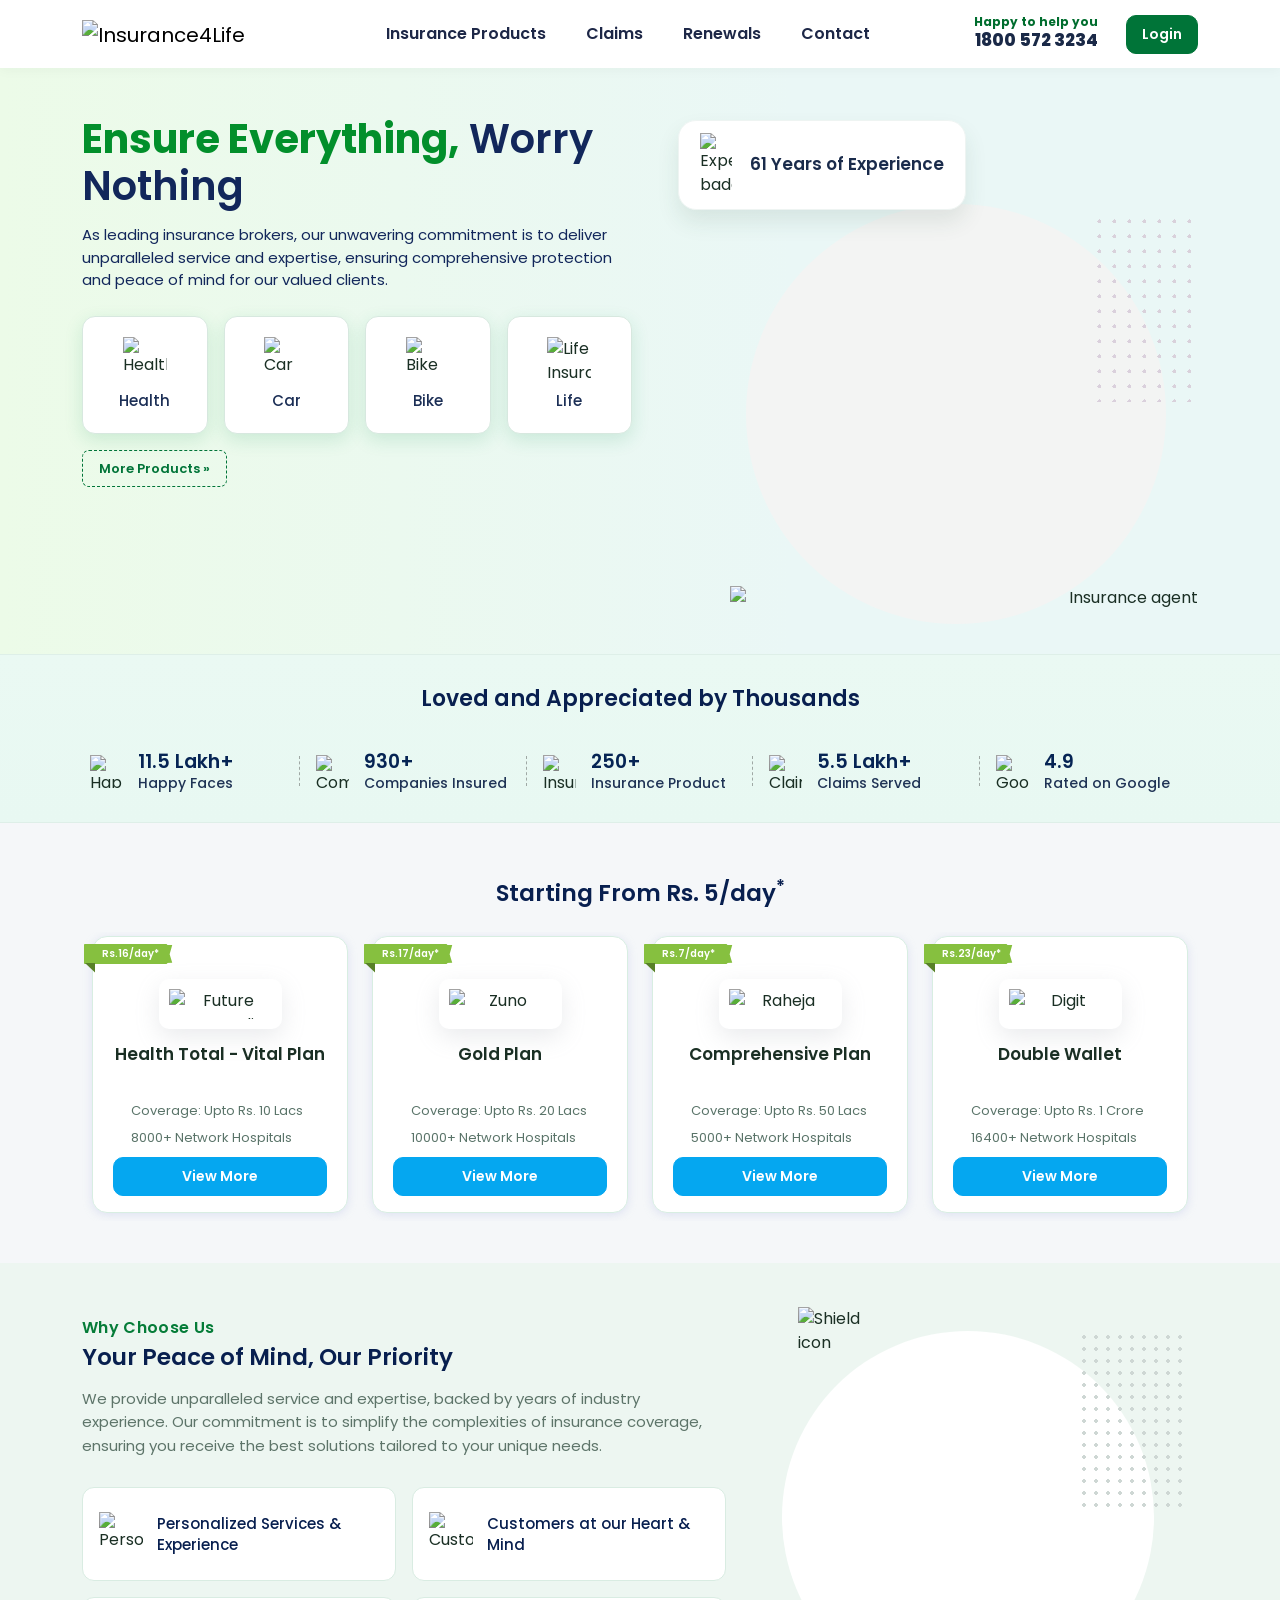
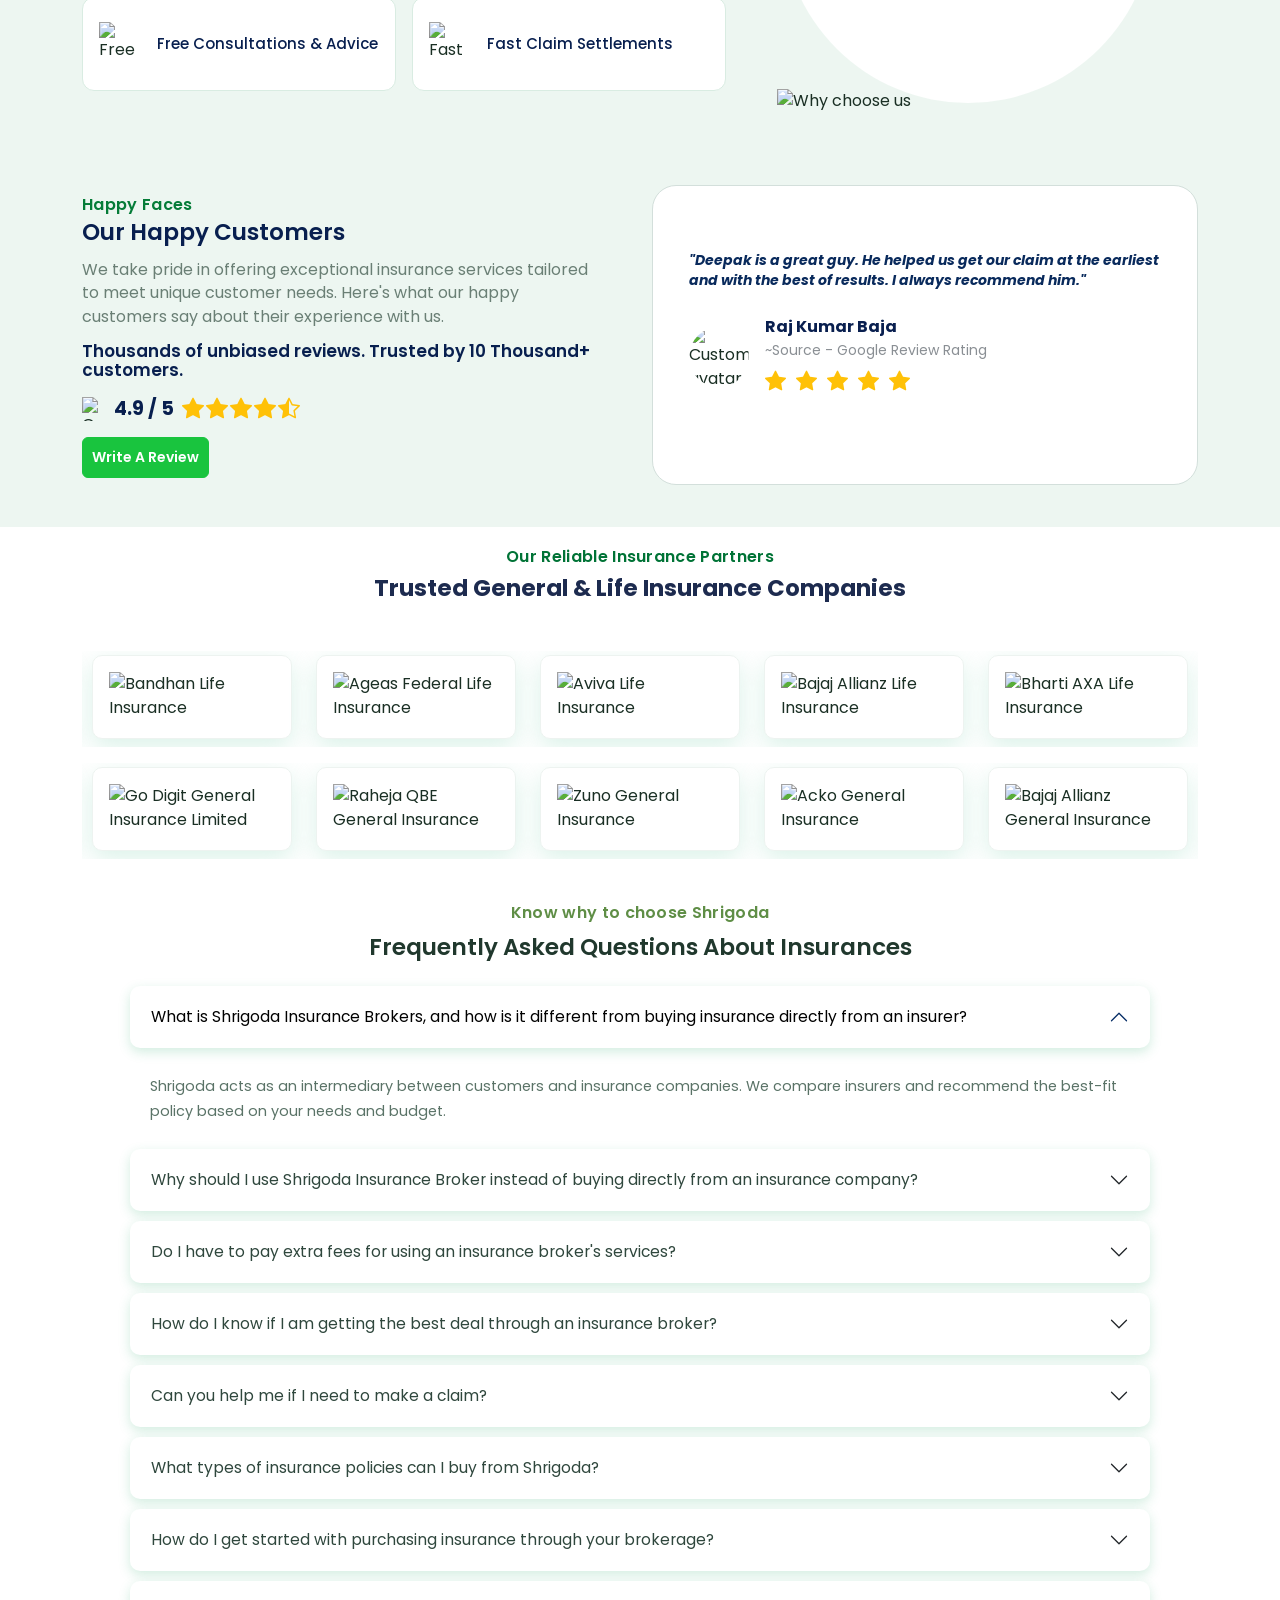
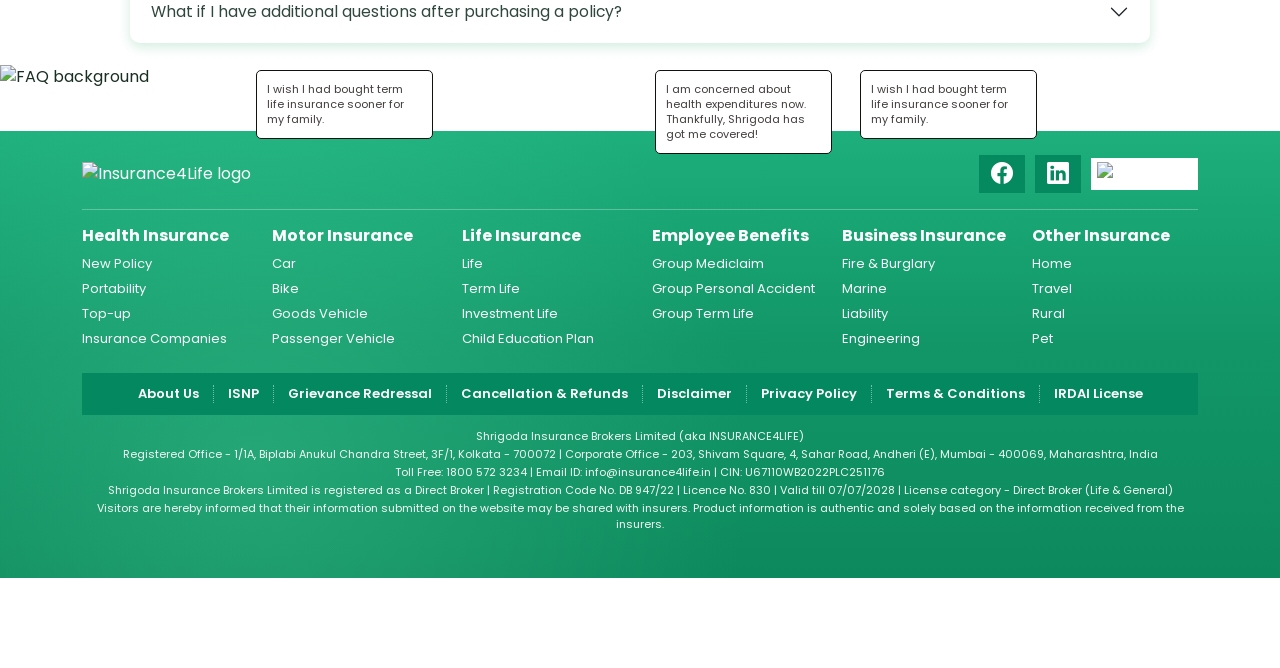
==== commit aa74393f: "Demo Temp  Web Add" ====
--- a/Extra Templete/www.insurance4life.in/Insurance-Web-Demo/index.html
+++ b/Extra Templete/www.insurance4life.in/Insurance-Web-Demo/index.html
@@ -1041,7 +1041,7 @@
 
     <script src="https://cdn.jsdelivr.net/npm/bootstrap@5.3.3/dist/js/bootstrap.bundle.min.js"></script>
     <script src="https://unpkg.com/aos@2.3.1/dist/aos.js"></script>
-    <!-- <script>
+     <script>
         (function initAOS() {
             function runAOS() {
                 if (!window.AOS) return false;
@@ -1064,7 +1064,7 @@
 
             window.addEventListener("load", runAOS, { once: true });
         })();
-    </script> -->
+    </script> 
     <script src="./assets/js/script.js"></script>
 </body>
 
